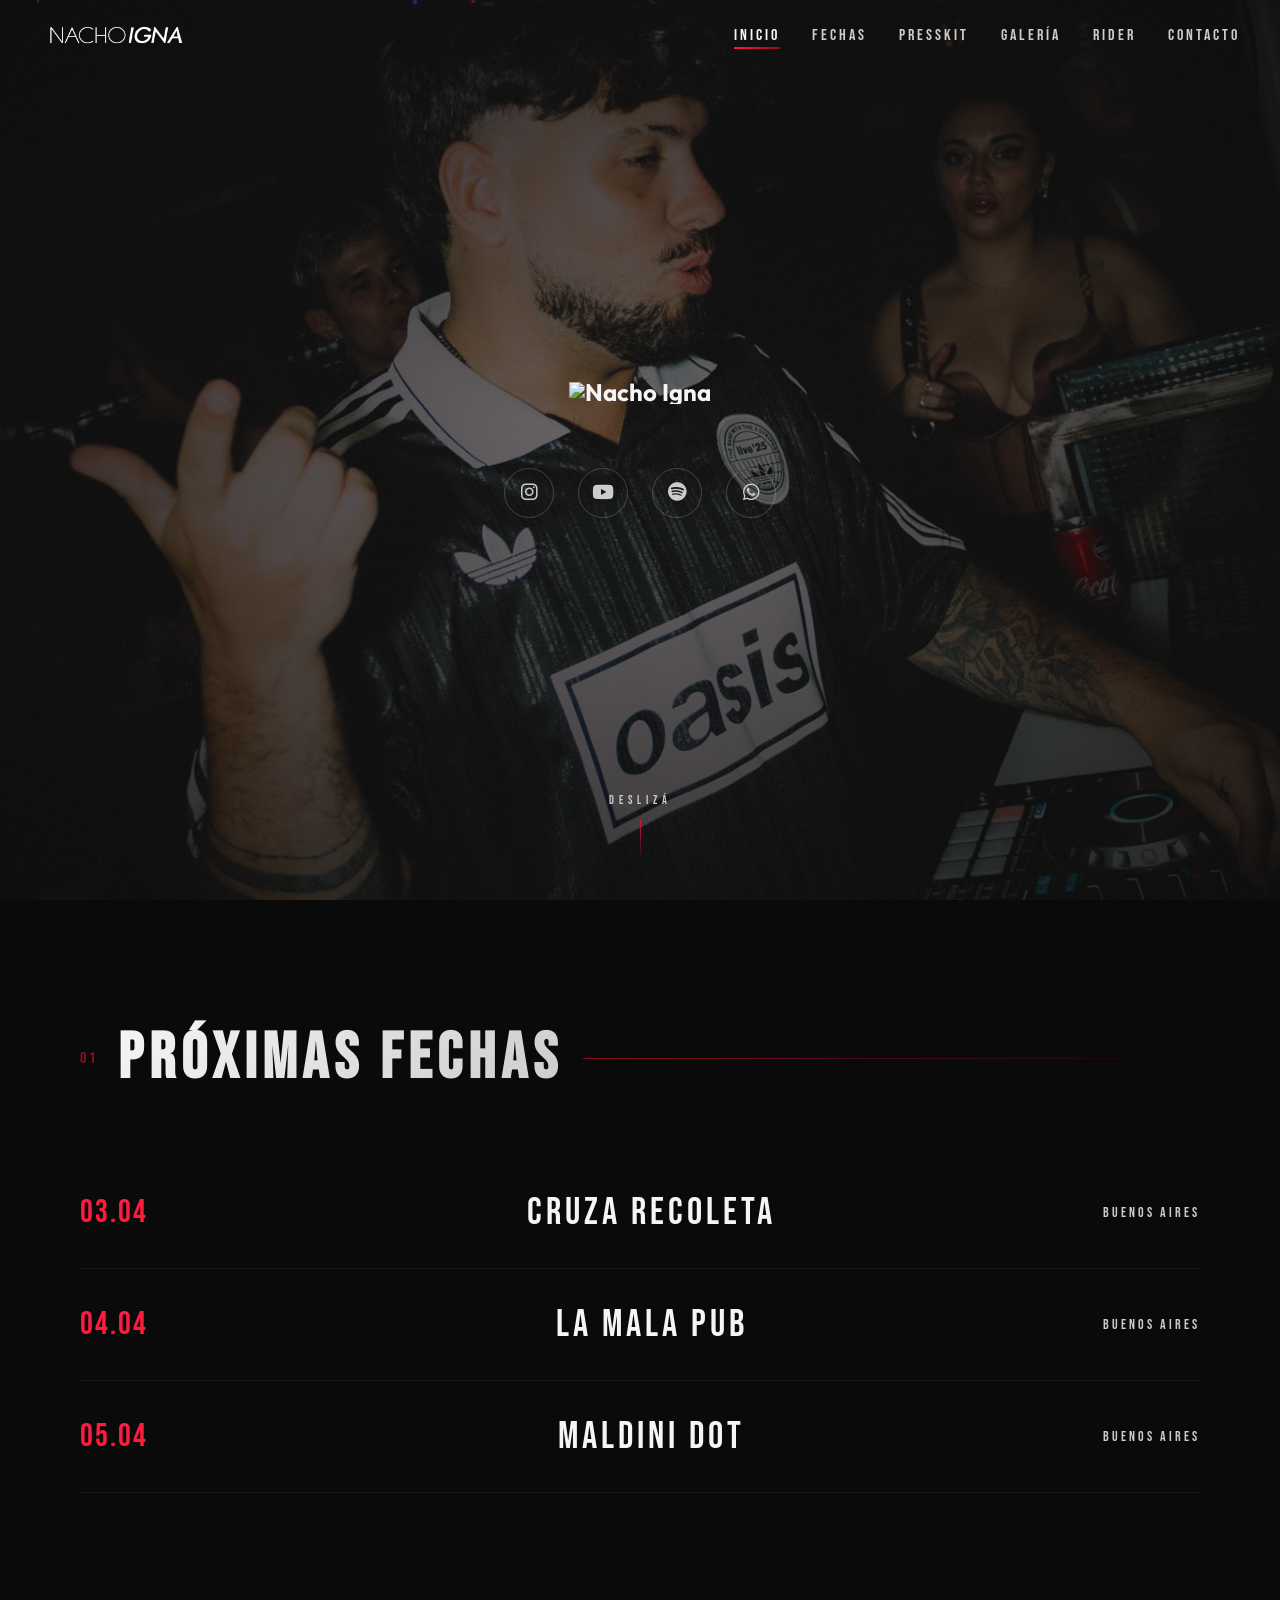
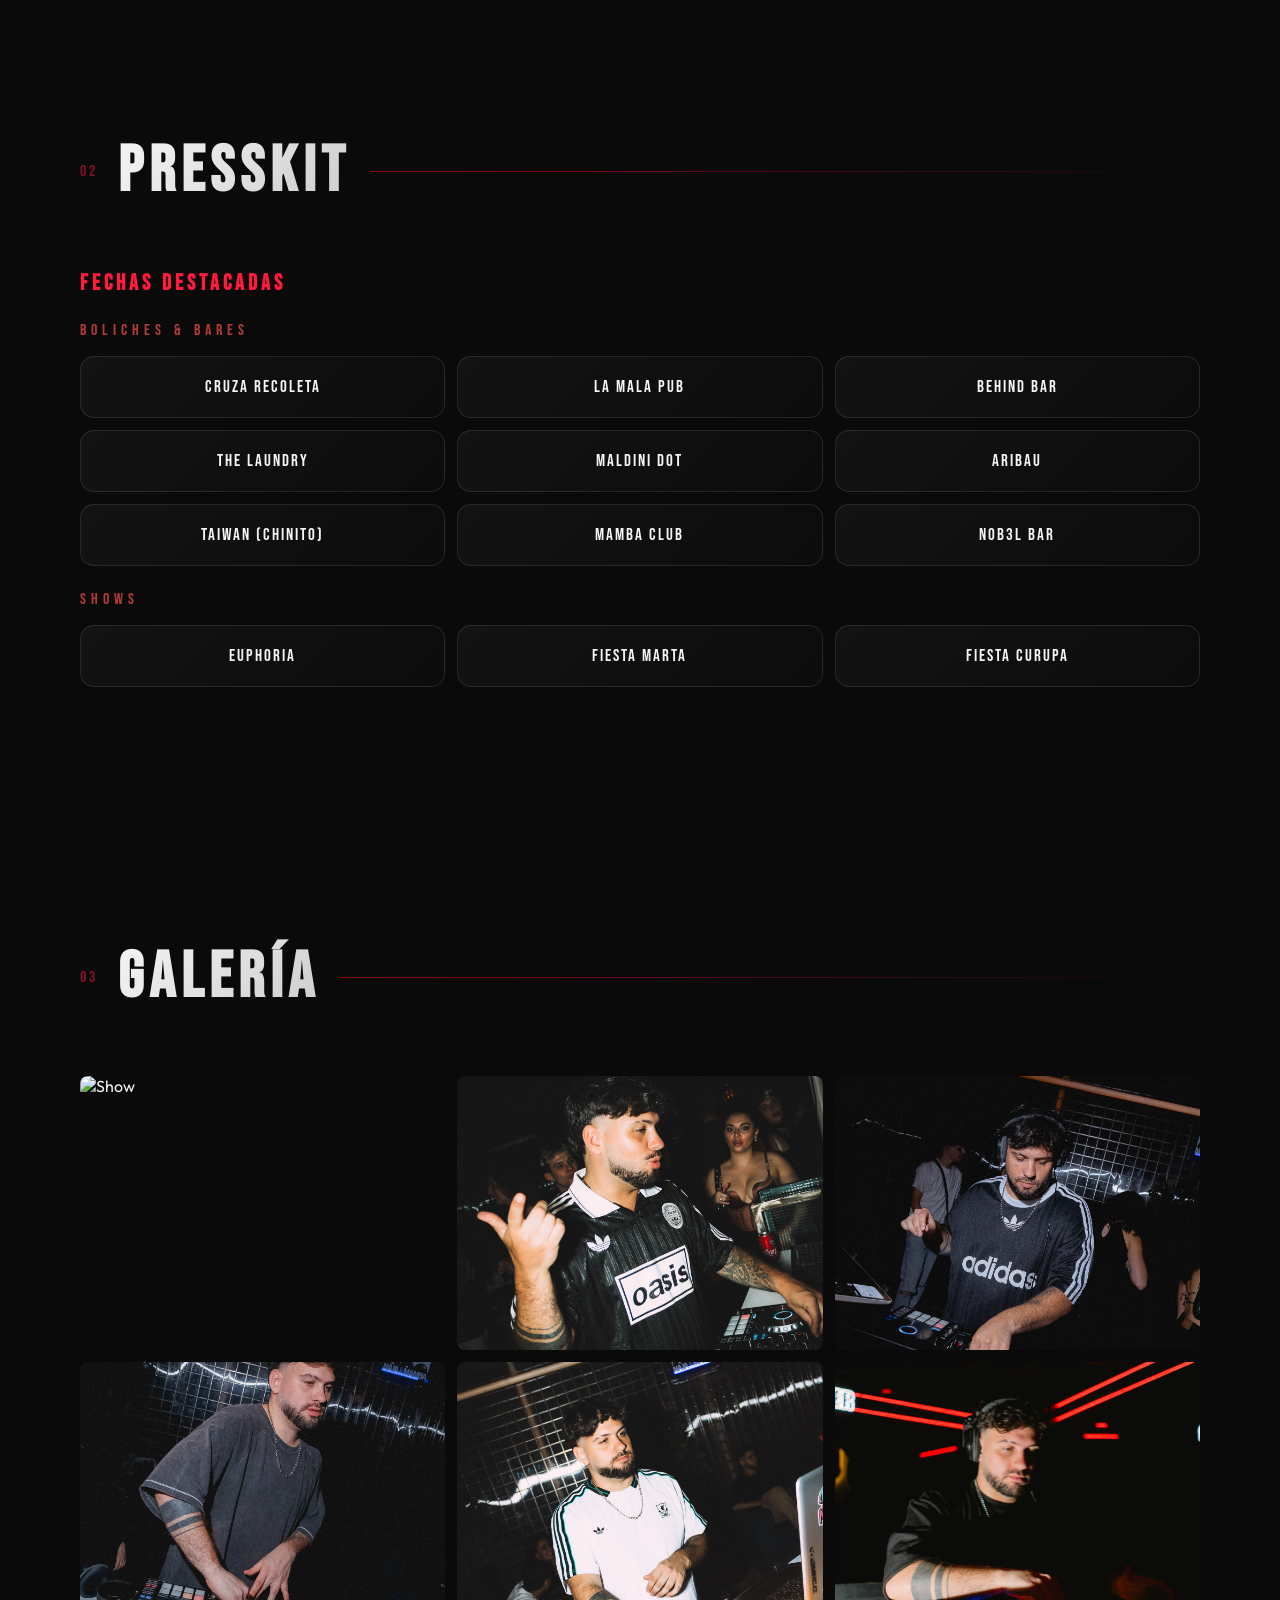
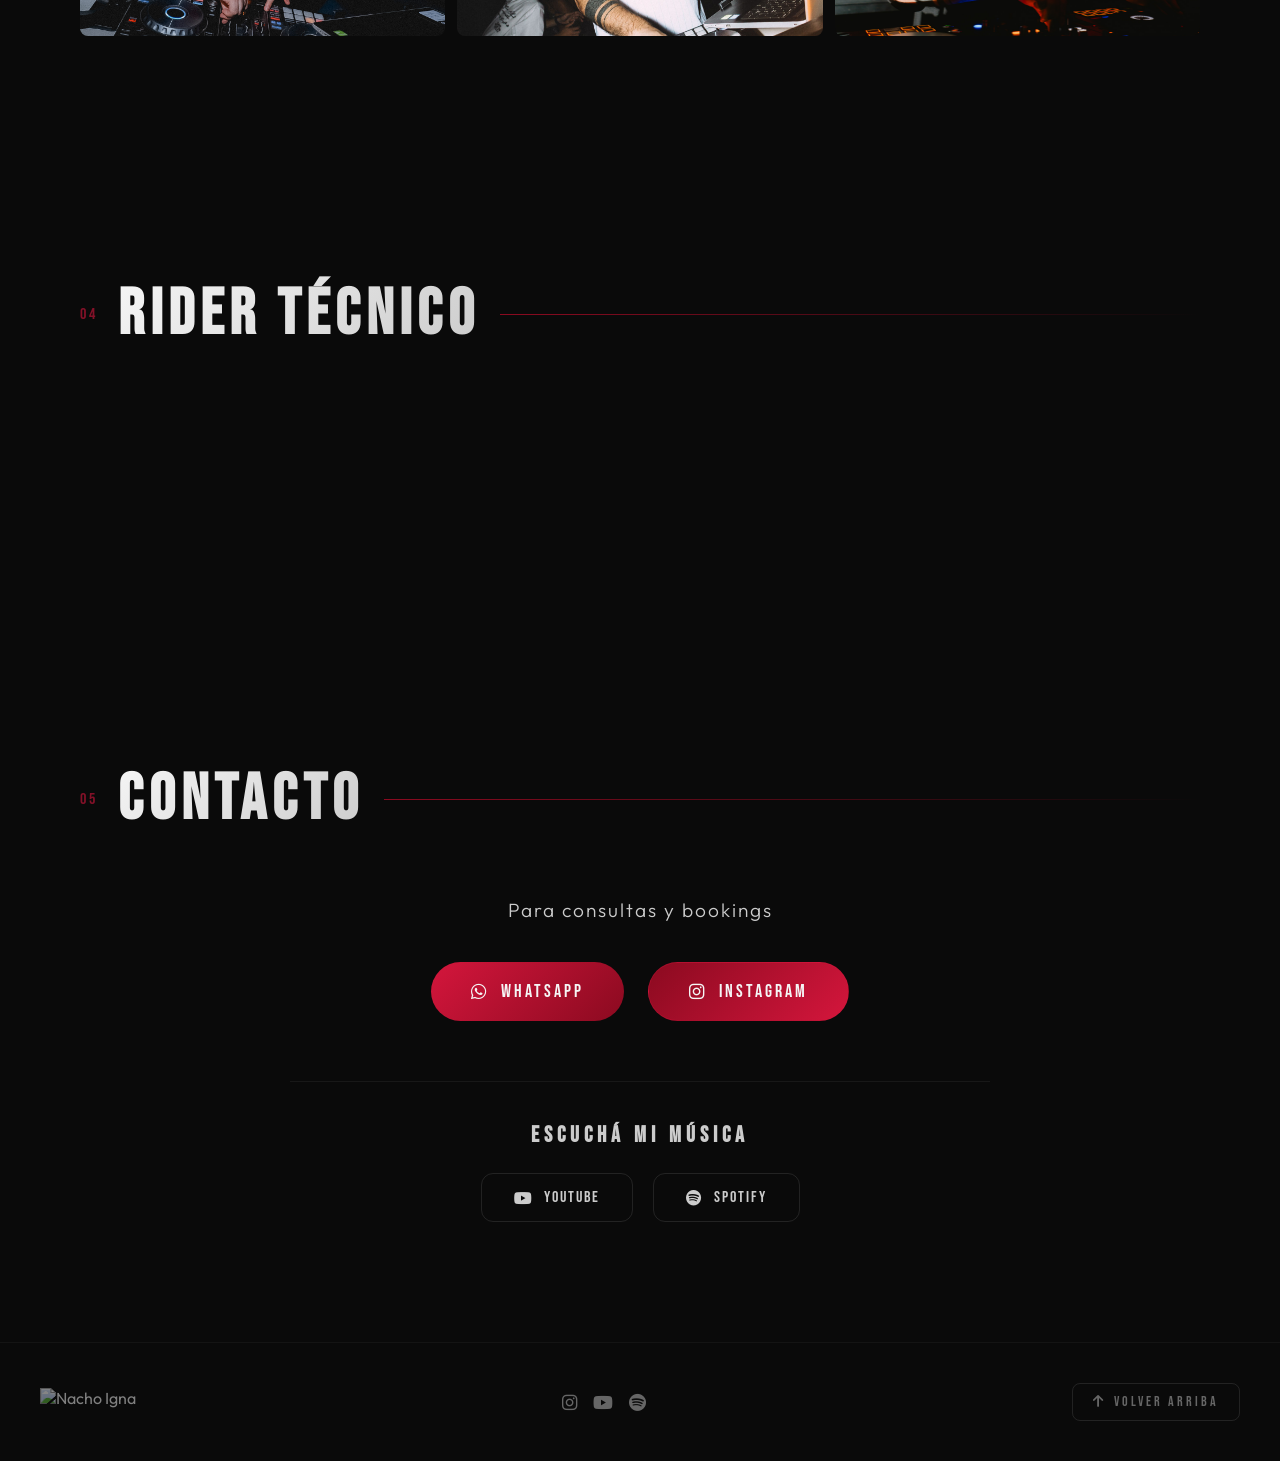
==== index.html @ 57a7787e "Fotos - Cambio Formato" ====
<!DOCTYPE html>
<html lang="es">
<head>
    <meta charset="UTF-8">
    <meta name="viewport" content="width=device-width, initial-scale=1.0">
    <meta name="description" content="Nacho Igna - DJ & Productor. Próximas fechas, presskit y contacto.">
    <meta name="theme-color" content="#0a0a0a">
    <title>NACHO IGNA DJ</title>
    <link rel="stylesheet" href="css/desktop.css">
    <link rel="stylesheet" href="css/mobile.css">
    <link rel="preconnect" href="https://fonts.googleapis.com">
    <link rel="preconnect" href="https://fonts.gstatic.com" crossorigin>
    <link href="https://fonts.googleapis.com/css2?family=Bebas+Neue&family=Outfit:wght@300;400;500;600;700&family=Playfair+Display:ital,wght@0,700;1,700&display=swap" rel="stylesheet">
    <link rel="stylesheet" href="https://cdnjs.cloudflare.com/ajax/libs/font-awesome/6.5.1/css/all.min.css">
</head>
<body>

    <!-- ===================== NAVIGATION ===================== -->
    <nav class="main-nav" id="mainNav">
        <div class="nav-logo">
            <a href="#inicio">
                <img src="assets/logo-nachoigna.PNG" alt="Nacho Igna" class="nav-logo-img">
            </a>
        </div>
        <div class="nav-links" id="navLinks">
            <a href="#inicio" class="nav-link active" data-section="inicio">INICIO</a>
            <a href="#fechas" class="nav-link" data-section="fechas">FECHAS</a>
            <a href="#presskit" class="nav-link" data-section="presskit">PRESSKIT</a>
            <a href="#galeria" class="nav-link" data-section="galeria">GALERÍA</a>
            <a href="#rider" class="nav-link" data-section="rider">RIDER</a>
            <a href="#contacto" class="nav-link" data-section="contacto">CONTACTO</a>
        </div>
        <button class="nav-hamburger" id="hamburger" aria-label="Menú">
            <span></span>
            <span></span>
            <span></span>
        </button>
    </nav>

    <!-- Mobile menu overlay -->
    <div class="mobile-menu-overlay" id="mobileMenu">
        <div class="mobile-menu-content">
            <a href="#inicio" class="mobile-link" data-section="inicio">INICIO</a>
            <a href="#fechas" class="mobile-link" data-section="fechas">FECHAS</a>
            <a href="#presskit" class="mobile-link" data-section="presskit">PRESSKIT</a>
            <a href="#galeria" class="mobile-link" data-section="galeria">GALERÍA</a>
            <a href="#rider" class="mobile-link" data-section="rider">RIDER</a>
            <a href="#contacto" class="mobile-link" data-section="contacto">CONTACTO</a>
            <div class="mobile-social">
                <a href="#" class="social-icon" id="mobileInstagram" aria-label="Instagram"><i class="fab fa-instagram"></i></a>
                <a href="#" class="social-icon" id="mobileYoutube" aria-label="YouTube"><i class="fab fa-youtube"></i></a>
                <a href="#" class="social-icon" id="mobileSpotify" aria-label="Spotify"><i class="fab fa-spotify"></i></a>
                <a href="#" class="social-icon" id="mobileWhatsapp" aria-label="WhatsApp"><i class="fab fa-whatsapp"></i></a>
            </div>
        </div>
    </div>

    <!-- ===================== HERO / INICIO ===================== -->
    <section class="hero" id="inicio">
        <div class="hero-bg-container" id="heroBgContainer">
            <div class="hero-bg-slide active" style="background: linear-gradient(135deg, #1a0011 0%, #3d0a2e 30%, #0a0a0a 70%, #1a0505 100%);"></div>
            <div class="hero-bg-slide" style="background: linear-gradient(225deg, #0a0a0a 0%, #2d0a0a 30%, #1a0033 70%, #0a0a0a 100%);"></div>
            <div class="hero-bg-slide" style="background: linear-gradient(45deg, #1a0033 0%, #0a0a0a 40%, #3d0a0a 80%, #0a0a0a 100%);"></div>
        </div>
        <div class="hero-overlay"></div>
        <div class="hero-noise"></div>
        
        <!-- Animated particles -->
        <div class="hero-particles" id="heroParticles"></div>
        
        <div class="hero-content">
            <h1 class="hero-title" data-animate="scale-in">
                <img src="assets/logo-nachoigna.png" alt="Nacho Igna" class="hero-logo-img">
            </h1>
            <div class="hero-social" data-animate="fade-up">
                <a href="#" class="hero-social-link" id="heroInstagram" aria-label="Instagram" target="_blank" rel="noopener"><i class="fab fa-instagram"></i></a>
                <a href="#" class="hero-social-link" id="heroYoutube" aria-label="YouTube" target="_blank" rel="noopener"><i class="fab fa-youtube"></i></a>
                <a href="#" class="hero-social-link" id="heroSpotify" aria-label="Spotify" target="_blank" rel="noopener"><i class="fab fa-spotify"></i></a>
                <a href="#" class="hero-social-link" id="heroWhatsapp" aria-label="WhatsApp" target="_blank" rel="noopener"><i class="fab fa-whatsapp"></i></a>
            </div>
        </div>
        
        <div class="hero-scroll-indicator" data-animate="fade-up">
            <span>DESLIZÁ</span>
            <div class="scroll-line"></div>
        </div>
    </section>


    <!-- ===================== FECHAS ===================== -->
    <section class="section fechas" id="fechas">
        <div class="container">
            <div class="section-header" data-animate="fade-right">
                <span class="section-number">01</span>
                <h2 class="section-title">PRÓXIMAS FECHAS</h2>
                <div class="section-line"></div>
            </div>
            <div class="fechas-list" id="fechasList">
                <!-- Dates populated by JS -->
            </div>
            <div class="fechas-empty" id="fechasEmpty" style="display:none;">
                <p>No hay fechas programadas por el momento. ¡Seguime en redes para enterarte primero!</p>
            </div>
        </div>
    </section>

    <!--===================== PRESSKIT ===================== -->
    <section class="section presskit" id="presskit">
        <div class="container">
            <div class="section-header" data-animate="fade-right">
                <span class="section-number">02</span>
                <h2 class="section-title">PRESSKIT</h2>
                <div class="section-line"></div>
            </div>
                <div class="presskit-highlights" data-animate="fade-left">
                    <h3 class="presskit-highlights-title">FECHAS DESTACADAS</h3>
                    <div class="venues-category-title">BOLICHES & BARES</div>
                    <div class="venues-grid">
                        <div class="venue-card"><span>Cruza Recoleta</span></div>                        
                        <div class="venue-card">La Mala Pub</span></div>   
                        <div class="venue-card">Behind Bar</span></div>   
                        <div class="venue-card">The Laundry</span></div>   
                        <div class="venue-card">Maldini Dot</span></div>   
                        <div class="venue-card">Aribau</span></div>   
                        <div class="venue-card">Taiwan (Chinito)</span></div>   
                        <div class="venue-card">Mamba Club</span></div>   
                        <div class="venue-card">Nob3l Bar</span></div>   
                    </div>
                    <div class="venues-category-title" style="margin-top: 24px;">SHOWS</div>
                    <div class="venues-grid">
                        <div class="venue-card venue-card--fiesta">EUPHORIA</div>
                        <div class="venue-card venue-card--fiesta">Fiesta Marta</div>
                        <div class="venue-card venue-card--fiesta">Fiesta Curupa</div>
                    </div>
                </div>
            </div>
        </div>
    </section>

    <!-- ===================== GALERÍA ===================== -->
    <section class="section galeria" id="galeria">
        <div class="container">
            <div class="section-header" data-animate="fade-right">
                <span class="section-number">03</span>
                <h2 class="section-title">GALERÍA</h2>
                <div class="section-line"></div>
            </div>
            <div class="galeria-grid" id="galeriaGrid">
                <!-- Photos populated by JS -->
            </div>
            <div class="galeria-empty" id="galeriaEmpty" style="display:none;">
                <p>Próximamente fotos de mis presentaciones.</p>
            </div>
        </div>
    </section>

    <!-- Lightbox -->
    <div class="lightbox" id="lightbox">
        <button class="lightbox-close" id="lightboxClose" aria-label="Cerrar">&times;</button>
        <button class="lightbox-prev" id="lightboxPrev" aria-label="Anterior"><i class="fas fa-chevron-left"></i></button>
        <button class="lightbox-next" id="lightboxNext" aria-label="Siguiente"><i class="fas fa-chevron-right"></i></button>
        <img class="lightbox-img" id="lightboxImg" src="" alt="Foto galería">
    </div>

    <!-- ===================== RIDER TÉCNICO ===================== -->
    <section class="section rider" id="rider">
        <div class="container">
            <div class="section-header" data-animate="fade-right">
                <span class="section-number">04</span>
                <h2 class="section-title">RIDER TÉCNICO</h2>
                <div class="section-line"></div>
            </div>
            <div class="rider-cta" data-animate="fade-up">
                <p class="rider-cta-text">Hacé click para ver el rider técnico completo</p>
                <button class="rider-cta-btn" id="openRiderBtn">
                    <i class="fas fa-file-alt"></i> VER RIDER
                </button>
            </div>
        </div>
    </section>

    <!-- Rider Modal -->
    <div class="rider-modal" id="riderModal">
        <div class="rider-modal-backdrop" id="riderModalBackdrop"></div>
        <div class="rider-modal-content">
            <button class="rider-modal-close" id="closeRiderBtn"><i class="fas fa-times"></i></button>
            <div class="rider-modal-grid">
                <div class="rider-modal-option">
                    <div class="rider-modal-badge">OPCIÓN A</div>
                    <div class="rider-modal-option-title">Setup Profesional</div>
                    <div class="rider-modal-items">
                        <div class="rider-modal-item">
                            <i class="fas fa-compact-disc"></i>
                            <div>
                                <strong>2× Pioneer CDJ 3000</strong>
                                <span>o similar</span>
                            </div>
                        </div>
                        <div class="rider-modal-item">
                            <i class="fas fa-sliders-h"></i>
                            <div>
                                <strong>Mixer Pioneer DJM A9 / 900NXS</strong>
                                <span>o similar</span>
                            </div>
                        </div>
                    </div>
                    <div class="rider-modal-photos">
                        <div class="rider-modal-photo-wrap">
                            <img src="assets/rider/rider-01.png" alt="Pioneer CDJ 3000" class="rider-modal-img" data-zoom="assets/rider/rider-01.png">
                            <button class="rider-photo-zoom" data-zoom="assets/rider/rider-01.png"><i class="fas fa-expand"></i></button>
                        </div>
                        <div class="rider-modal-photo-wrap">
                            <img src="assets/rider/rider-02.png" alt="Mixer Pioneer DJM" class="rider-modal-img" data-zoom="assets/rider/rider-02.png">
                            <button class="rider-photo-zoom" data-zoom="assets/rider/rider-02.png"><i class="fas fa-expand"></i></button>
                        </div>
                    </div>
                </div>
                <div class="rider-modal-divider">O</div>
                <div class="rider-modal-option">
                    <div class="rider-modal-badge">OPCIÓN B</div>
                    <div class="rider-modal-option-title">Setup Compacto</div>
                    <div class="rider-modal-items">
                        <div class="rider-modal-item">
                            <i class="fas fa-music"></i>
                            <div>
                                <strong>Pioneer XDJ RX3 / RX2</strong>
                            </div>
                        </div>
                    </div>
                    <div class="rider-modal-photos">
                        <div class="rider-modal-photo-wrap rider-modal-photo-wrap--full">
                            <img src="assets/rider/rider-03.png" alt="Pioneer XDJ RX3" class="rider-modal-img" data-zoom="assets/rider/rider-03.png">
                            <button class="rider-photo-zoom" data-zoom="assets/rider/rider-03.png"><i class="fas fa-expand"></i></button>
                        </div>
                    </div>
                </div>
            </div>
        </div>
    </div>

    <!-- Rider zoom overlay -->
    <div class="rider-zoom-overlay" id="riderZoomOverlay">
        <div class="rider-zoom-backdrop" id="riderZoomBackdrop"></div>
        <img src="" alt="Rider zoom" class="rider-zoom-img" id="riderZoomImg">
        <button class="rider-zoom-close" id="riderZoomClose"><i class="fas fa-times"></i></button>
    </div>

    <!-- ===================== CONTACTO ===================== -->
    <section class="section contacto" id="contacto">
        <div class="container">
            <div class="section-header" data-animate="fade-right">
                <span class="section-number">05</span>
                <h2 class="section-title">CONTACTO</h2>
                <div class="section-line"></div>
            </div>
            <div class="contacto-content">
                <p class="contacto-subtitle" data-animate="fade-up">Para consultas y bookings</p>
                <div class="contacto-buttons" data-animate="fade-up">
                    <a href="#" class="contacto-btn contacto-btn-whatsapp" id="contactWhatsapp" target="_blank" rel="noopener">
                        <i class="fab fa-whatsapp"></i>
                        <span>WhatsApp</span>
                    </a>
                    <a href="#" class="contacto-btn contacto-btn-instagram" id="contactInstagram" target="_blank" rel="noopener">
                        <i class="fab fa-instagram"></i>
                        <span>Instagram</span>
                    </a>
                </div>
                <div class="contacto-links" data-animate="fade-up">
                    <h3>ESCUCHÁ MI MÚSICA</h3>
                    <div class="links-row">
                        <a href="#" class="link-btn link-btn-youtube" id="contactYoutube" target="_blank" rel="noopener">
                            <i class="fab fa-youtube"></i>
                            <span>YouTube</span>
                        </a>
                        <a href="#" class="link-btn link-btn-spotify" id="contactSpotify" target="_blank" rel="noopener">
                            <i class="fab fa-spotify"></i>
                            <span>Spotify</span>
                        </a>
                    </div>
                </div>
            </div>
        </div>
    </section>

    <!-- ===================== FOOTER ===================== -->
    <footer class="footer">
        <div class="footer-content">
            <img src="assets/logo-nachoigna.png" alt="Nacho Igna" class="footer-logo-img">
            <div class="footer-social">
                <a href="#" class="footer-social-link" id="footerInstagram" aria-label="Instagram"><i class="fab fa-instagram"></i></a>
                <a href="#" class="footer-social-link" id="footerYoutube" aria-label="YouTube"><i class="fab fa-youtube"></i></a>
                <a href="#" class="footer-social-link" id="footerSpotify" aria-label="Spotify"><i class="fab fa-spotify"></i></a>
            </div>
            <button class="footer-top" id="footerTop" aria-label="Volver arriba">
                <i class="fas fa-arrow-up"></i> Volver Arriba
            </button>
        </div>
    </footer>

    <script src="js/main.js"></script>
</body>
</html>
---- css/desktop.css ----
/* ==========================================
   NACHO IGNA - Desktop Styles
   Palette: Black, Red, Dark Violet
   ========================================== */

/* ---- CSS Variables ---- */
:root {
    --black: #0a0a0a;
    --black-light: #111111;
    --black-card: #151515;
    --black-soft: #1a1a1a;
    --red: #d4163c;
    --red-bright: #ff1a3e;
    --red-dark: #8b0a20;
    --violet: #6b21a8;
    --violet-dark: #2d1b4e;
    --violet-deep: #1a0e2e;
    --violet-bright: #8b5cf6;
    --white: #f5f5f5;
    --white-soft: #cccccc;
    --gray: #666666;
    --gray-dark: #333333;

    --font-display: 'Bebas Neue', sans-serif;
    --font-body: 'Outfit', sans-serif;
    --font-accent: 'Playfair Display', serif;

    --nav-height: 70px;
    --transition-fast: 0.3s cubic-bezier(0.4, 0, 0.2, 1);
    --transition-smooth: 0.6s cubic-bezier(0.22, 1, 0.36, 1);
    --transition-bounce: 0.5s cubic-bezier(0.68, -0.55, 0.265, 1.55);
}

/* ---- Reset & Base ---- */
*, *::before, *::after {
    margin: 0;
    padding: 0;
    box-sizing: border-box;
}

html {
    scroll-behavior: smooth;
    font-size: 16px;
    scrollbar-width: thin;
    scrollbar-color: var(--red) var(--black);
}

::-webkit-scrollbar {
    width: 8px;
}
::-webkit-scrollbar-track {
    background: var(--black);
}
::-webkit-scrollbar-thumb {
    background: var(--red-dark);
    border-radius: 4px;
}
::-webkit-scrollbar-thumb:hover {
    background: var(--red);
}

body {
    font-family: var(--font-body);
    background-color: var(--black);
    background-image:
        radial-gradient(ellipse 800px 600px at 10% 15%, rgba(212,22,60,0.10) 0%, transparent 70%),
        radial-gradient(ellipse 600px 500px at 90% 35%, rgba(139,10,32,0.08) 0%, transparent 70%),
        radial-gradient(ellipse 700px 600px at 20% 60%, rgba(180,15,40,0.07) 0%, transparent 70%),
        radial-gradient(ellipse 500px 400px at 80% 80%, rgba(212,22,60,0.09) 0%, transparent 70%),
        radial-gradient(ellipse 600px 500px at 50% 95%, rgba(139,10,32,0.06) 0%, transparent 70%);
    background-attachment: fixed;
    color: var(--white);
    overflow-x: hidden;
    -webkit-font-smoothing: antialiased;
    -moz-osx-font-smoothing: grayscale;
}

a {
    text-decoration: none;
    color: inherit;
}

ul {
    list-style: none;
}

img {
    max-width: 100%;
    display: block;
}

.container {
    max-width: 1200px;
    margin: 0 auto;
    padding: 0 40px;
    position: relative;
    z-index: 2;
}

/* ---- Navigation ---- */
.main-nav {
    position: fixed;
    top: 0;
    left: 0;
    right: 0;
    height: var(--nav-height);
    display: flex;
    align-items: center;
    justify-content: space-between;
    padding: 0 40px;
    z-index: 1000;
    transition: background var(--transition-fast), box-shadow var(--transition-fast);
}

.main-nav.scrolled {
    background: rgba(10, 10, 10, 0.92);
    backdrop-filter: blur(20px);
    -webkit-backdrop-filter: blur(20px);
    box-shadow: 0 2px 30px rgba(212, 22, 60, 0.1);
}

.nav-logo-text {
    font-family: var(--font-display);
    font-size: 2rem;
    letter-spacing: 2px;
    background: linear-gradient(135deg, var(--red-bright), var(--violet-bright));
    -webkit-background-clip: text;
    -webkit-text-fill-color: transparent;
    background-clip: text;
}

.nav-links {
    display: flex;
    gap: 32px;
}

.nav-link {
    font-family: var(--font-display);
    font-size: 1rem;
    letter-spacing: 3px;
    color: var(--white-soft);
    position: relative;
    transition: color var(--transition-fast);
}

.nav-link::after {
    content: '';
    position: absolute;
    bottom: -4px;
    left: 0;
    width: 0;
    height: 2px;
    background: linear-gradient(90deg, var(--red-bright), var(--red-dark));
    transition: width var(--transition-smooth);
}

.nav-link:hover,
.nav-link.active {
    color: var(--white);
}

.nav-link:hover::after,
.nav-link.active::after {
    width: 100%;
}

.nav-hamburger {
    display: none;
    flex-direction: column;
    gap: 6px;
    background: none;
    border: none;
    cursor: pointer;
    padding: 8px;
    z-index: 1001;
}

.nav-hamburger span {
    width: 28px;
    height: 2px;
    background: var(--white);
    transition: var(--transition-fast);
    transform-origin: center;
}

.nav-hamburger.active span:nth-child(1) {
    transform: rotate(45deg) translate(5px, 5px);
}
.nav-hamburger.active span:nth-child(2) {
    opacity: 0;
}
.nav-hamburger.active span:nth-child(3) {
    transform: rotate(-45deg) translate(6px, -6px);
}

/* Mobile menu overlay */
.mobile-menu-overlay {
    display: none;
}

/* ---- HERO ---- */
.hero {
    position: relative;
    height: 100vh;
    min-height: 700px;
    display: flex;
    align-items: center;
    justify-content: center;
    overflow: hidden;
}

.hero-bg-container {
    position: absolute;
    inset: 0;
    z-index: 0;
}

.hero-bg-slide {
    position: absolute;
    inset: 0;
    background-size: cover;
    background-position: center;
    opacity: 0;
    transition: opacity 1.5s ease-in-out;
}

.hero-bg-slide.active {
    opacity: 1;
}

.hero-overlay {
    position: absolute;
    inset: 0;
    background: radial-gradient(ellipse at center, rgba(10,10,10,0.6) 0%, rgba(10,10,10,0.90) 100%);    
    z-index: 1;
}

.hero-noise {
    position: absolute;
    inset: 0;
    z-index: 1;
    opacity: 0.04;
    background-image: url("data:image/svg+xml,%3Csvg viewBox='0 0 256 256' xmlns='http://www.w3.org/2000/svg'%3E%3Cfilter id='n'%3E%3CfeTurbulence type='fractalNoise' baseFrequency='0.9' numOctaves='4' stitchTiles='stitch'/%3E%3C/filter%3E%3Crect width='100%25' height='100%25' filter='url(%23n)'/%3E%3C/svg%3E");
    background-repeat: repeat;
    background-size: 200px 200px;
    pointer-events: none;
}

.hero-particles {
    position: absolute;
    inset: 0;
    z-index: 1;
    pointer-events: none;
    overflow: hidden;
}

.particle {
    position: absolute;
    border-radius: 50%;
    pointer-events: none;
    animation: float-particle linear infinite;
}

@keyframes float-particle {
    0% {
        transform: translateY(100vh) scale(0);
        opacity: 0;
    }
    10% {
        opacity: 1;
    }
    90% {
        opacity: 1;
    }
    100% {
        transform: translateY(-10vh) scale(1);
        opacity: 0;
    }
}

.hero-content {
    position: relative;
    z-index: 5;
    text-align: center;
    padding: 0 20px;
    display: flex;
    flex-direction: column;
    align-items: center;
}

.hero-subtitle-top {
    font-family: var(--font-body);
    font-weight: 300;
    font-size: 1.1rem;
    letter-spacing: 10px;
    color: var(--white-soft);
    margin-bottom: 16px;
    opacity: 0;
    transform: translateY(-30px);
    animation: fadeDown 1s 0.3s forwards;
}

.hero-title {
    display: flex;
    flex-direction: column;
    align-items: center;
    line-height: 0.9;
    margin-bottom: 24px;
}

.hero-title-line {
    font-family: var(--font-display);
    font-size: clamp(5rem, 15vw, 14rem);
    letter-spacing: 8px;
    color: var(--white);
    opacity: 0;
    transform: scale(0.8);
    animation: scaleIn 1s 0.5s forwards;
    text-shadow: 0 0 60px rgba(212, 22, 60, 0.3);
}

.hero-title-accent {
    background: linear-gradient(135deg, var(--red-bright) 0%, var(--violet-bright) 100%);
    -webkit-background-clip: text;
    -webkit-text-fill-color: transparent;
    background-clip: text;
    animation-delay: 0.7s;
    filter: drop-shadow(0 0 40px rgba(212, 22, 60, 0.4));
}

.hero-description {
    font-family: var(--font-body);
    font-weight: 300;
    font-size: 1.2rem;
    letter-spacing: 4px;
    color: var(--white-soft);
    margin-bottom: 40px;
    opacity: 0;
    transform: translateY(20px);
    animation: fadeUp 1s 0.9s forwards;
}

.hero-social {
    display: flex;
    justify-content: center;
    gap: 24px;
    opacity: 0;
    transform: translateY(20px);
    animation: fadeUp 1s 1.2s forwards;
}

.hero-social-link {
    width: 50px;
    height: 50px;
    border-radius: 50%;
    border: 1.5px solid rgba(255,255,255,0.2);
    display: flex;
    align-items: center;
    justify-content: center;
    font-size: 1.2rem;
    color: var(--white-soft);
    transition: all var(--transition-fast);
    position: relative;
    overflow: hidden;
}

.hero-social-link::before {
    content: '';
    position: absolute;
    inset: 0;
    border-radius: 50%;
    background: linear-gradient(135deg, var(--red), var(--red-dark));
    opacity: 0;
    transition: opacity var(--transition-fast);
}

.hero-social-link:hover {
    border-color: transparent;
    color: var(--white);
    transform: translateY(-4px);
    box-shadow: 0 8px 24px rgba(212, 22, 60, 0.3);
}

.hero-social-link:hover::before {
    opacity: 1;
}

.hero-social-link i {
    position: relative;
    z-index: 1;
}

.hero-scroll-indicator {
    position: absolute;
    bottom: 40px;
    left: 0;
    right: 0;
    margin: 0 auto;
    width: fit-content;
    z-index: 5;
    display: flex;
    flex-direction: column;
    align-items: center;
    gap: 12px;
    opacity: 0;
    animation: fadeUp 1s 1.5s forwards;
}

.hero-scroll-indicator span {
    font-family: var(--font-display);
    font-size: 0.75rem;
    letter-spacing: 5px;
    color: var(--white-soft);
}

.scroll-line {
    width: 1px;
    height: 40px;
    background: linear-gradient(to bottom, var(--red), transparent);
    animation: scrollPulse 2s ease-in-out infinite;
}

@keyframes scrollPulse {
    0%, 100% { opacity: 0.3; transform: scaleY(0.6); }
    50% { opacity: 1; transform: scaleY(1); }
}

/* ---- Keyframe Animations ---- */
@keyframes fadeDown {
    to { opacity: 1; transform: translateY(0); }
}
@keyframes fadeUp {
    to { opacity: 1; transform: translateY(0); }
}
@keyframes scaleIn {
    to { opacity: 1; transform: scale(1); }
}

/* ---- Section Base ---- */
.section {
    position: relative;
    padding: 120px 0;
    overflow: hidden;
}

.section-glow {
    position: absolute;
    width: 600px;
    height: 600px;
    border-radius: 50%;
    filter: blur(180px);
    opacity: 0.18;
    pointer-events: none;
    z-index: 0;
}

.section-glow-red {
    background: var(--red);
    top: -200px;
    right: -200px;
}

.section-glow-violet {
    background: var(--violet);
    top: -200px;
    left: -200px;
}

.section-header {
    display: flex;
    align-items: center;
    gap: 20px;
    margin-bottom: 60px;
}   

.section-number {
    font-family: var(--font-display);
    font-size: 1rem;
    letter-spacing: 3px;
    color: var(--red);
    opacity: 0.6;
}

.section-title {
    font-family: var(--font-display);
    font-size: clamp(2.5rem, 5vw, 4rem);
    letter-spacing: 6px;
    background: linear-gradient(135deg, var(--white) 0%, var(--white-soft) 100%);
    -webkit-background-clip: text;
    -webkit-text-fill-color: transparent;
    background-clip: text;
}

.section-line {
    flex: 1;
    height: 1px;
    background: linear-gradient(90deg, var(--red-dark), transparent);
}

/* ---- Scroll Animations ---- */
[data-animate] {
    opacity: 0;
    transform: translateY(40px);
    transition: opacity 0.8s ease, transform 0.8s ease;
}

[data-animate="fade-right"] {
    transform: translateX(-40px);
}

[data-animate="fade-left"] {
    transform: translateX(40px);
}

[data-animate="fade-up"] {
    transform: translateY(40px);
}

[data-animate].visible {
    opacity: 1;
    transform: translate(0, 0);
}

/* ---- PRESSKIT ---- */
.presskit-content {
    display: grid;
    grid-template-columns: 1fr 1fr;
    gap: 60px;
    align-items: start;
}

.presskit-text p {
    font-size: 1.1rem;
    line-height: 1.8;
    color: var(--white-soft);
    font-weight: 300;
}

.presskit-highlights-title {
    font-family: var(--font-display);
    font-size: 1.4rem;
    letter-spacing: 4px;
    color: var(--red-bright);
    margin-bottom: 24px;
}

.highlights-grid {
    display: flex;
    flex-direction: column;
    gap: 32px;
}

.highlight-category h4 {
    font-family: var(--font-display);
    font-size: 1rem;
    letter-spacing: 3px;
    color: var(--violet-bright);
    margin-bottom: 12px;
}

.highlight-list li {
    padding: 8px 0;
    border-bottom: 1px solid rgba(255,255,255,0.05);
    font-weight: 300;
    color: var(--white-soft);
    font-size: 0.95rem;
    transition: all var(--transition-fast);
    padding-left: 16px;
    position: relative;
}

.highlight-list li::before {
    content: '';
    position: absolute;
    left: 0;
    top: 50%;
    transform: translateY(-50%);
    width: 6px;
    height: 6px;
    border-radius: 50%;
    background: var(--red);
    opacity: 0.5;
    transition: opacity var(--transition-fast);
}

.highlight-list li:hover {
    color: var(--white);
    padding-left: 24px;
}

.highlight-list li:hover::before {
    opacity: 1;
}

/* ---- FECHAS ---- */
.fechas-list {
    display: flex;
    flex-direction: column;
}

.fecha-item {
    display: grid;
    grid-template-columns: 120px 1fr auto;
    align-items: center;
    padding: 32px 0;
    border-bottom: 1px solid rgba(255,255,255,0.06);
    cursor: default;
    transition: all var(--transition-fast);
    position: relative;
}

.fecha-item::before {
    content: '';
    position: absolute;
    left: -40px;
    right: -40px;
    top: 0;
    bottom: 0;
    background: linear-gradient(90deg, rgba(212,22,60,0.07), transparent);
    opacity: 0;
    transition: opacity var(--transition-fast);
}

.fecha-item:hover::before { opacity: 1; }
.fecha-item:hover { padding-left: 12px; }

.fecha-date {
    font-family: var(--font-display);
    font-size: 2rem;
    letter-spacing: 2px;
    color: var(--red-bright);
    position: relative;
    z-index: 1;
}

.fecha-name {
    font-family: var(--font-display);
    font-size: 2.4rem;
    letter-spacing: 4px;
    color: var(--white);
    text-align: center;
    position: relative;
    z-index: 1;
    transition: color var(--transition-fast);
}

.fecha-item:hover .fecha-name { color: var(--red-bright); }

.fecha-location {
    font-family: var(--font-display);
    font-size: 0.9rem;
    letter-spacing: 3px;
    color: var(--white-soft);
    text-align: right;
    position: relative;
    z-index: 1;
}

.fechas-empty {
    text-align: center;
    padding: 60px 0;
}

.fechas-empty p {
    font-size: 1.1rem;
    color: var(--gray);
    font-weight: 300;
}

/* ---- GALERÍA ---- */
.galeria-grid {
    display: grid;
    grid-template-columns: repeat(3, 1fr);
    gap: 12px;
}

.galeria-item {
    position: relative;
    aspect-ratio: 4/3;
    border-radius: 8px;
    overflow: hidden;
    cursor: pointer;
    group: true;
}

.galeria-item img {
    width: 100%;
    height: 100%;
    object-fit: cover;
    transition: transform 0.6s ease;
}

.galeria-item::after {
    content: '';
    position: absolute;
    inset: 0;
    background: linear-gradient(to top, rgba(10,10,10,0.7) 0%, transparent 50%);
    opacity: 0;
    transition: opacity var(--transition-fast);
}

.galeria-item:hover img {
    transform: scale(1.08);
}

.galeria-item:hover::after {
    opacity: 1;
}

.galeria-empty {
    text-align: center;
    padding: 80px 0;
}

.galeria-empty p {
    font-size: 1.1rem;
    color: var(--gray);
    font-weight: 300;
}

/* ---- Lightbox ---- */
.lightbox {
    position: fixed;
    inset: 0;
    background: rgba(0,0,0,0.95);
    z-index: 9999;
    display: none;
    align-items: center;
    justify-content: center;
    opacity: 0;
    transition: opacity var(--transition-fast);
}

.lightbox.active {
    display: flex;
    opacity: 1;
}

.lightbox-img {
    max-width: 90vw;
    max-height: 85vh;
    object-fit: contain;
    border-radius: 4px;
}

.lightbox-close {
    position: absolute;
    top: 24px;
    right: 32px;
    background: none;
    border: none;
    color: var(--white);
    font-size: 2.5rem;
    cursor: pointer;
    z-index: 10;
    transition: color var(--transition-fast);
}

.lightbox-close:hover {
    color: var(--red);
}

.lightbox-prev,
.lightbox-next {
    position: absolute;
    top: 50%;
    transform: translateY(-50%);
    background: rgba(255,255,255,0.05);
    border: 1px solid rgba(255,255,255,0.1);
    color: var(--white);
    width: 50px;
    height: 50px;
    border-radius: 50%;
    display: flex;
    align-items: center;
    justify-content: center;
    cursor: pointer;
    font-size: 1rem;
    transition: all var(--transition-fast);
}

.lightbox-prev { left: 24px; }
.lightbox-next { right: 24px; }

.lightbox-prev:hover,
.lightbox-next:hover {
    background: var(--red);
    border-color: var(--red);
}

/* ---- RIDER TÉCNICO ---- */
.rider-content {
    display: flex;
    align-items: stretch;
    gap: 40px;
    justify-content: center;
}

.rider-option {
    flex: 1;
    max-width: 450px;
}

.rider-option-badge {
    font-family: var(--font-display);
    font-size: 1rem;
    letter-spacing: 4px;
    color: var(--red);
    margin-bottom: 16px;
    text-align: center;
}

.rider-option-card {
    background: var(--black-card);
    border: 1px solid rgba(255,255,255,0.06);
    border-radius: 16px;
    padding: 40px 32px;
    transition: all var(--transition-smooth);
    position: relative;
    overflow: hidden;
}

.rider-option-card::before {
    content: '';
    position: absolute;
    top: 0;
    left: 0;
    right: 0;
    height: 2px;
    background: linear-gradient(90deg, var(--red), var(--violet));
    opacity: 0;
    transition: opacity var(--transition-fast);
}

.rider-option-card:hover {
    border-color: rgba(212, 22, 60, 0.2);
    transform: translateY(-4px);
    box-shadow: 0 16px 48px rgba(0,0,0,0.4);
}

.rider-option-card:hover::before {
    opacity: 1;
}

.rider-item {
    display: flex;
    align-items: center;
    gap: 20px;
    padding: 12px 0;
}

.rider-icon {
    width: 48px;
    height: 48px;
    border-radius: 12px;
    background: rgba(212, 22, 60, 0.1);
    display: flex;
    align-items: center;
    justify-content: center;
    color: var(--red);
    font-size: 1.2rem;
    flex-shrink: 0;
}

.rider-info {
    display: flex;
    flex-direction: column;
    gap: 4px;
}

.rider-qty {
    font-family: var(--font-display);
    font-size: 0.85rem;
    letter-spacing: 2px;
    color: var(--violet-bright);
}

.rider-name {
    font-weight: 500;
    font-size: 1.05rem;
    color: var(--white);
}

.rider-alt {
    font-weight: 300;
    font-size: 0.85rem;
    color: var(--gray);
}

.rider-divider {
    height: 1px;
    background: rgba(255,255,255,0.06);
    margin: 12px 0;
}

.rider-separator {
    display: flex;
    align-items: center;
    justify-content: center;
    padding: 0 16px;
}

.rider-separator span {
    font-family: var(--font-display);
    font-size: 1.4rem;
    letter-spacing: 4px;
    color: var(--gray);
}

/* ---- CONTACTO ---- */
.contacto-content {
    text-align: center;
    max-width: 700px;
    margin: 0 auto;
}

.contacto-subtitle {
    font-size: 1.2rem;
    color: var(--white-soft);
    font-weight: 300;
    letter-spacing: 2px;
    margin-bottom: 40px;
}

.contacto-buttons {
    display: flex;
    justify-content: center;
    gap: 24px;
    margin-bottom: 60px;
}

.contacto-btn {
    display: flex;
    align-items: center;
    gap: 12px;
    padding: 18px 40px;
    border-radius: 60px;
    font-family: var(--font-display);
    font-size: 1.1rem;
    letter-spacing: 3px;
    transition: all var(--transition-fast);
    position: relative;
    overflow: hidden;
}

.contacto-btn::before {
    content: '';
    position: absolute;
    inset: 0;
    border-radius: 60px;
    opacity: 0;
    transition: opacity var(--transition-fast);
}

.contacto-btn-whatsapp {
    background: linear-gradient(135deg, var(--red), var(--red-dark));
    color: var(--white);
}

.contacto-btn-whatsapp:hover {
    transform: translateY(-4px);
    box-shadow: 0 12px 32px rgba(212,22,60,0.4);
}

.contacto-btn-instagram {
    background: linear-gradient(135deg, var(--red-dark), var(--red));
    color: var(--white);
    border: 1px solid rgba(212,22,60,0.3);
}

.contacto-btn-instagram:hover {
    transform: translateY(-4px);
    box-shadow: 0 12px 32px rgba(212,22,60,0.4);
}

.contacto-links {
    padding-top: 40px;
    border-top: 1px solid rgba(255,255,255,0.06);
}

.contacto-links h3 {
    font-family: var(--font-display);
    font-size: 1.4rem;
    letter-spacing: 5px;
    color: var(--white-soft);
    margin-bottom: 24px;
}

.links-row {
    display: flex;
    justify-content: center;
    gap: 20px;
}

.link-btn {
    display: flex;
    align-items: center;
    gap: 10px;
    padding: 14px 32px;
    border-radius: 12px;
    border: 1px solid rgba(255,255,255,0.1);
    font-family: var(--font-display);
    font-size: 1rem;
    letter-spacing: 2px;
    color: var(--white-soft);
    transition: all var(--transition-fast);
}

.link-btn:hover {
    transform: translateY(-3px);
}

.link-btn-youtube:hover {
    border-color: #FF0000;
    color: #FF0000;
    box-shadow: 0 8px 24px rgba(255, 0, 0, 0.15);
}

.link-btn-spotify:hover {
    border-color: var(--red);
    color: var(--red);
    box-shadow: 0 8px 24px rgba(212, 22, 60, 0.2);
}

/* ---- FOOTER ---- */
.footer {
    border-top: 1px solid rgba(255,255,255,0.04);
    padding: 40px;
}

.footer-content {
    max-width: 1200px;
    margin: 0 auto;
    display: flex;
    align-items: center;
    justify-content: space-between;
}

.footer-name {
    font-family: var(--font-display);
    font-size: 1.2rem;
    letter-spacing: 5px;
    color: var(--gray);
}

.footer-social {
    display: flex;
    gap: 16px;
}

.footer-social-link {
    color: var(--gray);
    font-size: 1.1rem;
    transition: color var(--transition-fast);
}

.footer-social-link:hover {
    color: var(--red);
}

.footer-top {
    background: none;
    border: 1px solid rgba(255,255,255,0.1);
    color: var(--gray);
    padding: 10px 20px;
    border-radius: 8px;
    cursor: pointer;
    font-family: var(--font-display);
    font-size: 0.85rem;
    letter-spacing: 3px;
    display: flex;
    align-items: center;
    gap: 8px;
    transition: all var(--transition-fast);
}

.footer-top:hover {
    color: var(--white);
    border-color: var(--red);
}

/* ==========================================
   NACHO IGNA - Logo image overrides
   Agregar al final de desktop.css
   ========================================== */

/* ---- Nav logo imagen ---- */
.nav-logo-img {
    height: 38px;
    width: auto;
    display: block;
    /* Si el logo es oscuro sobre fondo oscuro, activar el filtro de abajo */
    /* filter: brightness(0) invert(1); */
    transition: opacity var(--transition-fast);
}

.nav-logo-img:hover {
    opacity: 0.8;
}

/* ---- Hero logo imagen ---- */
.hero-logo-img {
    max-width: min(1900px, 60vw);
    width: 100%;
    height: auto;
    display: block;
    margin: 0 auto 40px;
    /* drop-shadow combina mejor que box-shadow para PNGs con transparencia */
    filter: none;
    opacity: 0;
    transform: scale(0.85);
    animation: scaleIn 1s 0.5s forwards;
}

/* ---- Footer logo imagen ---- */
.footer-logo-img {
    height: 28px;
    width: auto;
    display: block;
    opacity: 0.5;
    transition: opacity var(--transition-fast);
    /* filter: brightness(0) invert(1); */
}

.footer-logo-img:hover {
    opacity: 0.8;
}

/* ---- Mobile overrides ---- */
@media (max-width: 768px) {
    .nav-logo-img {
        height: 30px;
    }

    .hero-logo-img {
        max-width: min(320px, 80vw);
        margin-bottom: 32px;
    }

    .footer-logo-img {
        height: 22px;
    }
}

/* ---- Venue cards ---- */
.venues-category-title {
    font-family: var(--font-display);
    font-size: 1rem;
    letter-spacing: 5px;
    color: rgba(255,80,80,0.7);
    margin-bottom: 16px;
    text-transform: uppercase;
}

.venues-grid {
    display: grid;
    grid-template-columns: repeat(3, 1fr);
    gap: 12px;
    margin-bottom: 12px;
}

.venue-card {
    position: relative;
    background: linear-gradient(135deg, rgba(255,255,255,0.04) 0%, rgba(255,255,255,0.01) 100%);
    border: 1px solid rgba(255,255,255,0.1);
    border-radius: 14px;
    padding: 20px 14px;
    font-family: var(--font-display);
    font-size: 1.05rem;
    letter-spacing: 2px;
    color: var(--white);
    text-align: center;
    cursor: default;
    transition: all 0.35s cubic-bezier(0.4, 0, 0.2, 1);
    overflow: hidden;
}

.venue-card::before {
    content: '';
    position: absolute;
    inset: 0;
    background: linear-gradient(135deg, rgba(212,22,60,0.15), rgba(107,33,168,0.1));
    opacity: 0;
    transition: opacity 0.35s ease;
    border-radius: 14px;
}

.venue-card::after {
    content: '';
    position: absolute;
    top: 0;
    left: 0;
    right: 0;
    height: 2px;
    background: linear-gradient(90deg, var(--red-bright), var(--red-dark));
    opacity: 0;
    transition: opacity 0.35s ease;
}

.venue-card:hover {
    border-color: rgba(212,22,60,0.4);
    transform: translateY(-4px) scale(1.02);
    box-shadow: 0 12px 32px rgba(212,22,60,0.2), 0 0 0 1px rgba(212,22,60,0.1);
}

.venue-card:hover::before,
.venue-card:hover::after {
    opacity: 1;
}

.venue-card span {
    position: relative;
    z-index: 1;
}

.venue-card--fiesta {
    background: linear-gradient(135deg, rgba(255,255,255,0.04) 0%, rgba(255,255,255,0.01) 100%);
    border-color: rgba(255,255,255,0.1);
    font-size: 1.05rem;
    letter-spacing: 2px;
    padding: 20px 14px;
}

.venue-card--fiesta::before {
    background: linear-gradient(135deg, rgba(212,22,60,0.15), rgba(139,10,32,0.1));
}

.venue-card--fiesta::after {
    background: linear-gradient(90deg, var(--red-bright), var(--red-dark));
}

.venue-card--fiesta:hover {
    border-color: rgba(212,22,60,0.4);
    box-shadow: 0 12px 32px rgba(212,22,60,0.2);
}


/* ---- RIDER MODAL ---- */
.rider-cta {
    text-align: center;
    padding: 0;
    display: flex;
    flex-direction: column;
    align-items: center;
    justify-content: center;
}

.rider-cta-text {
    color: var(--white-soft);
    font-size: 1.1rem;
    margin-bottom: 24px;
    letter-spacing: 1px;
}

.rider-cta-btn {
    display: inline-flex;
    align-items: center;
    gap: 12px;
    padding: 18px 48px;
    background: linear-gradient(135deg, var(--red), var(--red-dark));
    border: none;
    border-radius: 60px;
    color: var(--white);
    font-family: var(--font-display);
    font-size: 1.3rem;
    letter-spacing: 4px;
    cursor: pointer;
    transition: all var(--transition-fast);
}

.rider-cta-btn:hover {
    transform: translateY(-4px);
    box-shadow: 0 16px 40px rgba(212,22,60,0.4);
}

.rider-modal {
    position: fixed;
    inset: 0;
    z-index: 9000;
    display: none;
    align-items: center;
    justify-content: center;
    padding: 20px;
}

.rider-modal.active { display: flex; }

.rider-modal-backdrop {
    position: absolute;
    inset: 0;
    background: rgba(0,0,0,0.92);
    backdrop-filter: blur(8px);
}

.rider-modal-content {
    position: relative;
    z-index: 1;
    background: var(--black-card);
    border: 1px solid rgba(212,22,60,0.2);
    border-radius: 20px;
    padding: 40px;
    max-width: 860px;
    width: 100%;
    max-height: 90vh;
    overflow-y: auto;
}

.rider-modal-close {
    position: absolute;
    top: 16px;
    right: 20px;
    background: none;
    border: none;
    color: var(--white-soft);
    font-size: 1.4rem;
    cursor: pointer;
    transition: color var(--transition-fast);
}

.rider-modal-close:hover { color: var(--red); }

.rider-modal-grid {
    display: flex;
    gap: 24px;
    align-items: stretch;
    margin-bottom: 32px;
}

.rider-modal-option {
    flex: 1;
    background: rgba(255,255,255,0.03);
    border: 1px solid rgba(212,22,60,0.15);
    border-radius: 14px;
    padding: 24px;
}

.rider-modal-badge {
    font-family: var(--font-display);
    font-size: 0.85rem;
    letter-spacing: 4px;
    color: var(--red-bright);
    margin-bottom: 6px;
}

.rider-modal-option-title {
    font-family: var(--font-display);
    font-size: 1.4rem;
    letter-spacing: 2px;
    color: var(--white);
    margin-bottom: 20px;
}

.rider-modal-items {
    display: flex;
    flex-direction: column;
    gap: 16px;
}

.rider-modal-item {
    display: flex;
    align-items: center;
    gap: 14px;
    padding: 12px;
    background: rgba(212,22,60,0.06);
    border-radius: 10px;
    border: 1px solid rgba(212,22,60,0.1);
}

.rider-modal-item i {
    color: var(--red);
    font-size: 1.2rem;
    width: 24px;
    text-align: center;
    flex-shrink: 0;
}

.rider-modal-item strong {
    display: block;
    color: var(--white);
    font-size: 0.95rem;
}

.rider-modal-item span {
    color: var(--gray);
    font-size: 0.8rem;
}

.rider-modal-divider {
    display: flex;
    align-items: center;
    justify-content: center;
    font-family: var(--font-display);
    font-size: 1.8rem;
    letter-spacing: 4px;
    color: var(--gray);
    padding: 0 8px;
}

.rider-modal-photos {
    display: grid;
    grid-template-columns: 1fr 1fr;
    gap: 8px;
    margin-top: 16px;
}

.rider-modal-photo-wrap {
    position: relative;
    border-radius: 10px;
    overflow: hidden;
}

.rider-modal-photo-wrap--full {
    grid-column: 1 / -1;
}

.rider-modal-img {
    width: 100%;
    height: 120px;
    object-fit: cover;
    display: block;
    border-radius: 10px;
    transition: transform 0.3s ease;
}

.rider-modal-photo-wrap--full .rider-modal-img {
    height: 160px;
}

.rider-photo-zoom {
    position: absolute;
    top: 6px;
    right: 6px;
    background: rgba(0,0,0,0.7);
    border: 1px solid rgba(255,255,255,0.2);
    color: var(--white);
    width: 30px;
    height: 30px;
    border-radius: 6px;
    cursor: pointer;
    font-size: 0.75rem;
    display: flex;
    align-items: center;
    justify-content: center;
    transition: all var(--transition-fast);
    opacity: 0;
}

.rider-modal-photo-wrap:hover .rider-photo-zoom {
    opacity: 1;
}

.rider-photo-zoom:hover {
    background: var(--red);
    border-color: var(--red);
}

/* Rider zoom overlay */
.rider-zoom-overlay {
    position: fixed;
    inset: 0;
    z-index: 9999;
    display: none;
    align-items: center;
    justify-content: center;
    padding: 20px;
}

.rider-zoom-overlay.active { display: flex; }

.rider-zoom-backdrop {
    position: absolute;
    inset: 0;
    background: rgba(0,0,0,0.97);
}

.rider-zoom-img {
    position: relative;
    z-index: 1;
    max-width: 95vw;
    max-height: 92vh;
    object-fit: contain;
    border-radius: 8px;
}

.rider-zoom-close {
    position: absolute;
    top: 20px;
    right: 24px;
    z-index: 2;
    background: none;
    border: none;
    color: var(--white);
    font-size: 2rem;
    cursor: pointer;
    transition: color var(--transition-fast);
}

.rider-zoom-close:hover { color: var(--red); }
---- css/mobile.css ----
/* ==========================================
   NACHO IGNA - Mobile / Responsive Styles
   ========================================== */

/* ---- Tablet (max-width: 1024px) ---- */
@media (max-width: 1024px) {
    .container {
        padding: 0 24px;
    }

    .main-nav {
        display: none;
    }

    .presskit-content {
        grid-template-columns: 1fr;
        gap: 40px;
    }

    .rider-content {
        flex-direction: column;
        align-items: center;
    }

    .rider-option {
        max-width: 100%;
        width: 100%;
    }

    .rider-separator {
        transform: rotate(0deg);
    }

    .fecha-item {
        grid-template-columns: 90px 1fr auto;
    }

    .fecha-name {
        font-size: 1.4rem;
    }
}

/* ---- Mobile (max-width: 768px) ---- */
@media (max-width: 768px) {

    .rider-cta {
        min-height: auto;
        padding: 20px 0 40px;
    }


    :root {
        --nav-height: 60px;
    }

    .container {
        padding: 0 20px;
    }

    /* Nav */
    .main-nav {
        padding: 0 20px;
    }

    .nav-links {
        display: none;
    }

    .nav-hamburger {
        display: flex;
    }

    /* Mobile Menu */
    .mobile-menu-overlay {
        display: block;
        position: fixed;
        inset: 0;
        background: rgba(10, 10, 10, 0.98);
        backdrop-filter: blur(30px);
        -webkit-backdrop-filter: blur(30px);
        z-index: 999;
        opacity: 0;
        visibility: hidden;
        transition: all 0.4s ease;
    }

    .mobile-menu-overlay.active {
        opacity: 1;
        visibility: visible;
    }

    .mobile-menu-content {
        display: flex;
        flex-direction: column;
        align-items: center;
        justify-content: center;
        height: 100%;
        gap: 28px;
    }

    .mobile-link {
        font-family: var(--font-display);
        font-size: 2rem;
        letter-spacing: 6px;
        color: var(--white-soft);
        transition: all var(--transition-fast);
        opacity: 0;
        transform: translateY(20px);
    }

    .mobile-menu-overlay.active .mobile-link {
        opacity: 1;
        transform: translateY(0);
    }

    .mobile-menu-overlay.active .mobile-link:nth-child(1) { transition-delay: 0.1s; }
    .mobile-menu-overlay.active .mobile-link:nth-child(2) { transition-delay: 0.15s; }
    .mobile-menu-overlay.active .mobile-link:nth-child(3) { transition-delay: 0.2s; }
    .mobile-menu-overlay.active .mobile-link:nth-child(4) { transition-delay: 0.25s; }
    .mobile-menu-overlay.active .mobile-link:nth-child(5) { transition-delay: 0.3s; }
    .mobile-menu-overlay.active .mobile-link:nth-child(6) { transition-delay: 0.35s; }

    .mobile-link:hover,
    .mobile-link:active {
        color: var(--red);
    }

    .mobile-social {
        display: flex;
        gap: 24px;
        margin-top: 20px;
        opacity: 0;
        transform: translateY(20px);
    }

    .mobile-menu-overlay.active .mobile-social {
        opacity: 1;
        transform: translateY(0);
        transition-delay: 0.4s;
    }

    .mobile-social .social-icon {
        font-size: 1.5rem;
        color: var(--white-soft);
        transition: color var(--transition-fast);
    }

    .mobile-social .social-icon:hover {
        color: var(--red);
    }

    /* Hero */
    .hero {
        min-height: 100svh;
    }

    .hero-subtitle-top {
        font-size: 0.8rem;
        letter-spacing: 6px;
    }

    .hero-title-line {
        font-size: clamp(3.5rem, 18vw, 7rem);
        letter-spacing: 4px;
    }

    .hero-description {
        font-size: 0.95rem;
        letter-spacing: 2px;
    }

    .hero-social {
        gap: 16px;
    }

    .hero-social-link {
        width: 44px;
        height: 44px;
        font-size: 1.1rem;
    }

    .hero-scroll-indicator {
        bottom: 24px;
        left: 0;
        right: 0;
        margin: 0 auto;
        width: fit-content;
        transform: none;
    }

    .section-header {
        margin-bottom: 40px;
        flex-wrap: wrap;
    }

    .section-title {
        font-size: 2rem;
    }

    .section-line {
        display: none;
    }

    
    .section-header::after {
        content: '';
        display: block;
        width: 70%;
        height: 1px;
        margin: 16px auto 0;
        background: linear-gradient(90deg, transparent 0%, rgba(212,22,60,0.5) 25%, rgba(255,26,62,0.85) 50%, rgba(212,22,60,0.5) 75%, transparent 100%);
    }

    /* Fechas */
    .fechas-list {
        display: flex;
        flex-direction: column;
    }

    .fecha-item {
        display: flex;
        flex-direction: column;
        align-items: center;
        text-align: center;
        gap: 4px;
        padding: 20px 0;
    }

    .fecha-date {
        font-size: 1.1rem;
        letter-spacing: 1px;
    }

    .fecha-name {
        font-size: 1.3rem;
        letter-spacing: 2px;
        text-align: center;
    }

    .fecha-location {
        font-size: 0.75rem;
        letter-spacing: 2px;
        text-align: center;
    }

    .fecha-item:hover {
        padding-left: 0;
    }

        /* Sections */
/* Separadores entre secciones */
/* Separadores entre secciones */
    .section {
        overflow: visible;
        padding: 48px 0;
    }

    /* Galería */
    .galeria-grid {
        grid-template-columns: repeat(3, 1fr);
        gap: 6px;
    }

    /* Rider */
    .rider-option-card {
        padding: 28px 20px;
    }

    .rider-item {
        gap: 14px;
    }

    .rider-icon {
        width: 40px;
        height: 40px;
        font-size: 1rem;
    }

    .rider-name {
        font-size: 0.95rem;
    }

    /* Contacto */
    .contacto-buttons {
        flex-direction: column;
        align-items: center;
        gap: 16px;
    }

    .contacto-btn {
        width: 100%;
        max-width: 320px;
        justify-content: center;
        padding: 16px 32px;
    }

    .links-row {
        flex-direction: column;
        align-items: center;
        gap: 12px;
    }

    .link-btn {
        width: 100%;
        max-width: 320px;
        justify-content: center;
    }

    /* Lightbox */
    .lightbox-img {
        max-width: 95vw;
        max-height: 75vh;
    }

    .lightbox-prev,
    .lightbox-next {
        width: 40px;
        height: 40px;
        font-size: 0.85rem;
    }

    .lightbox-prev { left: 12px; }
    .lightbox-next { right: 12px; }

    .lightbox-close {
        top: 16px;
        right: 20px;
        font-size: 2rem;
    }

    /* Footer */
    .footer {
        padding: 24px 20px;
    }

    .footer-content {
        flex-direction: column;
        gap: 20px;
        text-align: center;
    }

    /* Presskit */
    .presskit-highlights-title {
        font-size: 1.2rem;
    }

    .highlight-category h4 {
        font-size: 0.9rem;
    }

    .venues-grid {
    grid-template-columns: repeat(2, 1fr);
    }

    
    /* Rider modal mobile */
    .rider-modal-grid {
        flex-direction: column;
        gap: 16px;
    }

    .rider-modal-divider {
        padding: 8px 0;
    }

    .rider-modal-content {
        max-height: 85vh;
        overflow-y: auto;
        padding: 24px 16px;
    }

    .rider-modal-photos {
        grid-template-columns: 1fr;
    }

    .rider-modal-photo-wrap--full {
        grid-column: 1;
    }

    .rider-modal-img {
        height: 180px;
    }

    .rider-modal-photo-wrap--full .rider-modal-img {
        height: 180px;
    }

    .rider-photo-zoom {
        opacity: 1;
    }
}

/* ---- Small Mobile (max-width: 480px) ---- */
@media (max-width: 480px) {
    .hero-title-line {
        font-size: clamp(3rem, 20vw, 5.5rem);
    }

    .galeria-grid {
        grid-template-columns: 1fr 1fr;
        gap: 6px;
    }

    .galeria-item {
        aspect-ratio: 1;
    }

    .fecha-name {
        font-size: 1.2rem;
        letter-spacing: 2px;
    }

    .contacto-btn {
        font-size: 0.95rem;
        padding: 14px 24px;
    }
}

/* ---- Landscape adjustments ---- */
@media (max-height: 500px) and (orientation: landscape) {
    .hero {
        min-height: 100vh;
    }

    .hero-title-line {
        font-size: 4rem;
    }

    .hero-scroll-indicator {
        display: none;
    }

}
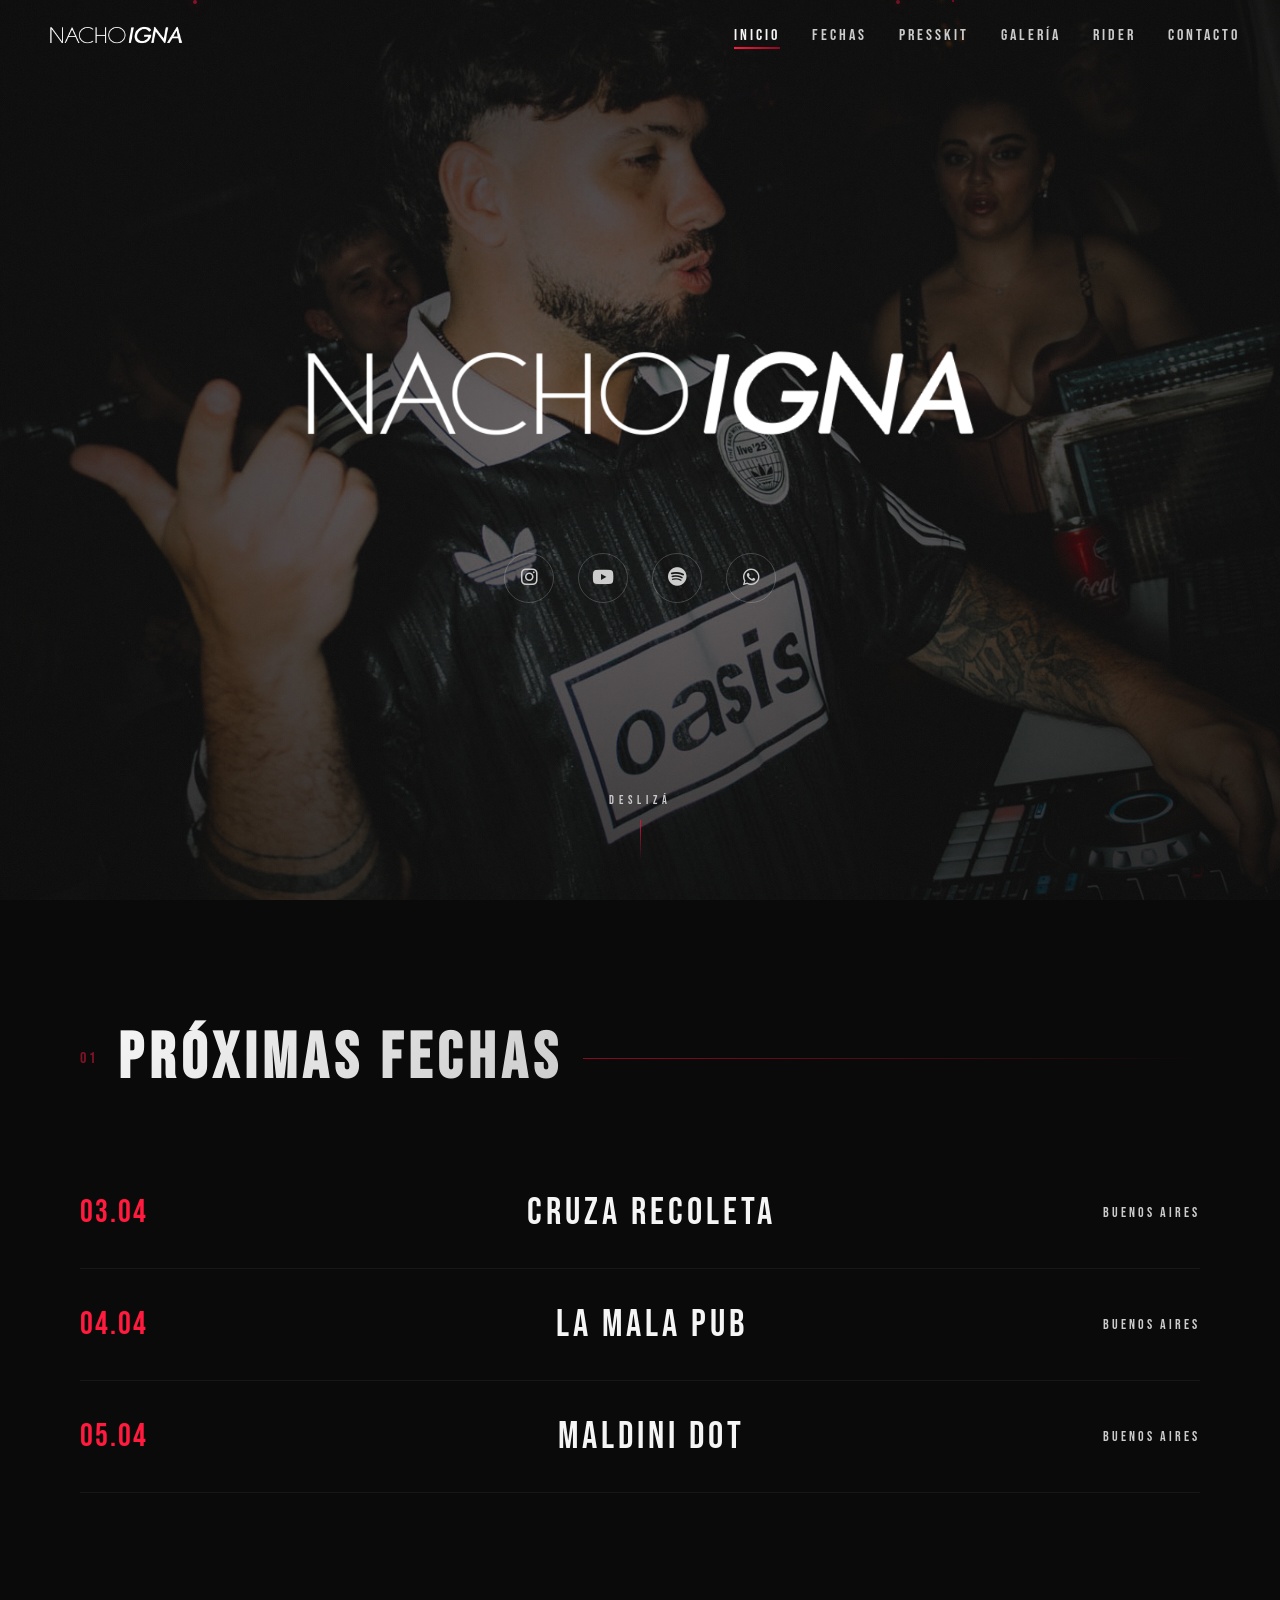
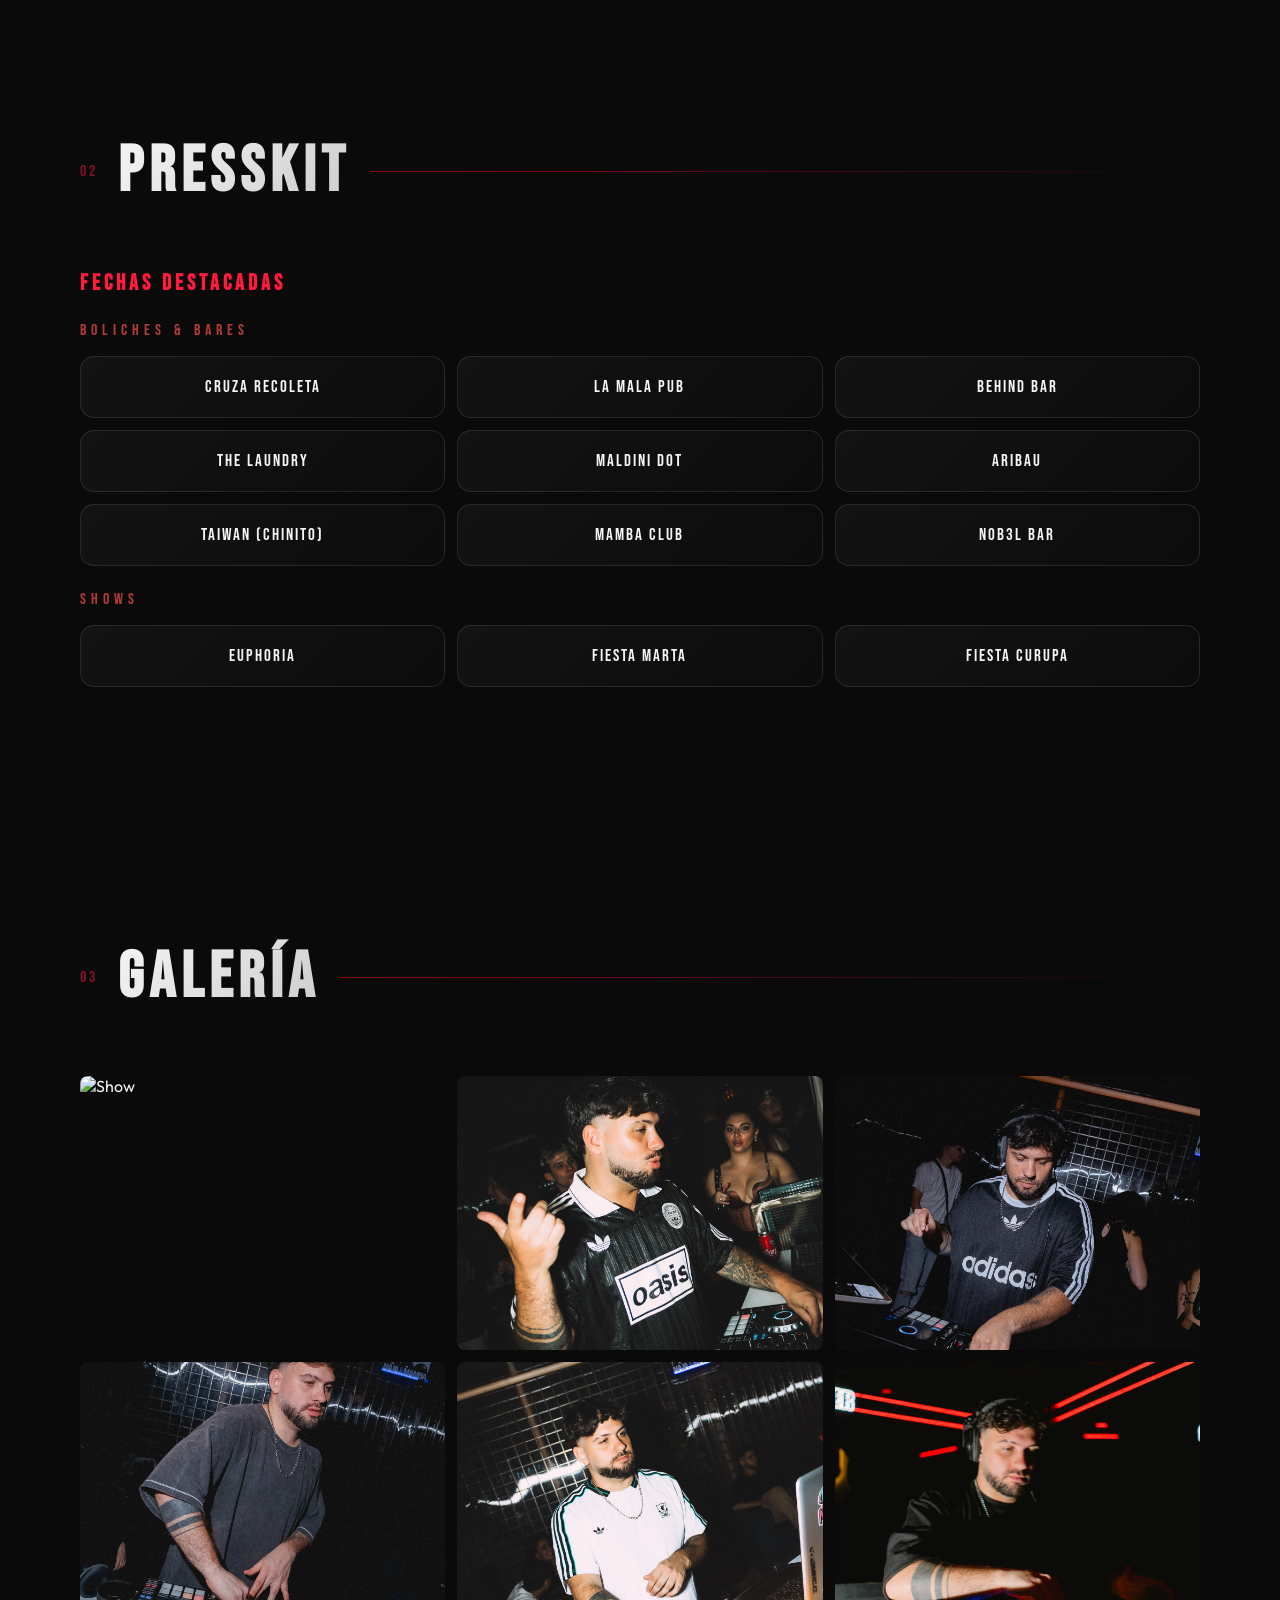
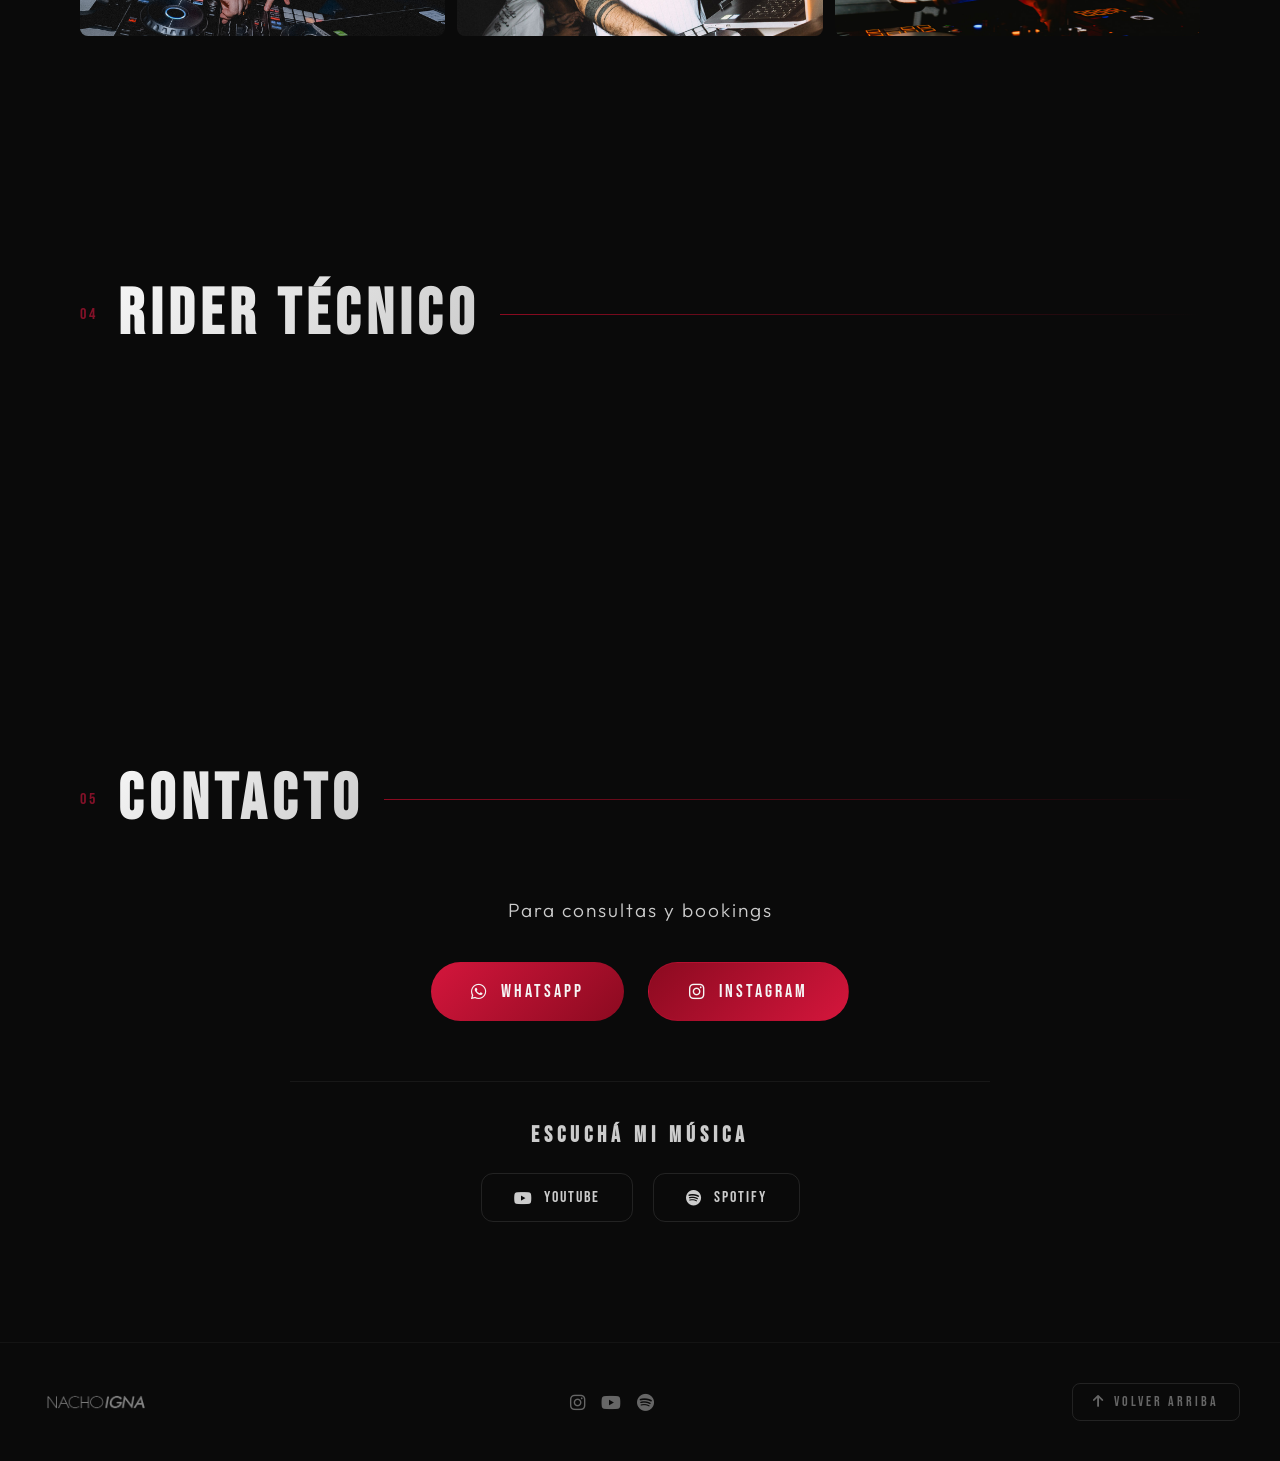
==== commit 1e7946e5: "Fotos - Cambio Formato 2" ====
--- a/index.html
+++ b/index.html
@@ -70,7 +70,7 @@
         
         <div class="hero-content">
             <h1 class="hero-title" data-animate="scale-in">
-                <img src="assets/logo-nachoigna.png" alt="Nacho Igna" class="hero-logo-img">
+                <img src="assets/logo-nachoigna.PNG" alt="Nacho Igna" class="hero-logo-img">
             </h1>
             <div class="hero-social" data-animate="fade-up">
                 <a href="#" class="hero-social-link" id="heroInstagram" aria-label="Instagram" target="_blank" rel="noopener"><i class="fab fa-instagram"></i></a>
@@ -285,7 +285,7 @@
     <!-- ===================== FOOTER ===================== -->
     <footer class="footer">
         <div class="footer-content">
-            <img src="assets/logo-nachoigna.png" alt="Nacho Igna" class="footer-logo-img">
+            <img src="assets/logo-nachoigna.PNG" alt="Nacho Igna" class="footer-logo-img">
             <div class="footer-social">
                 <a href="#" class="footer-social-link" id="footerInstagram" aria-label="Instagram"><i class="fab fa-instagram"></i></a>
                 <a href="#" class="footer-social-link" id="footerYoutube" aria-label="YouTube"><i class="fab fa-youtube"></i></a>
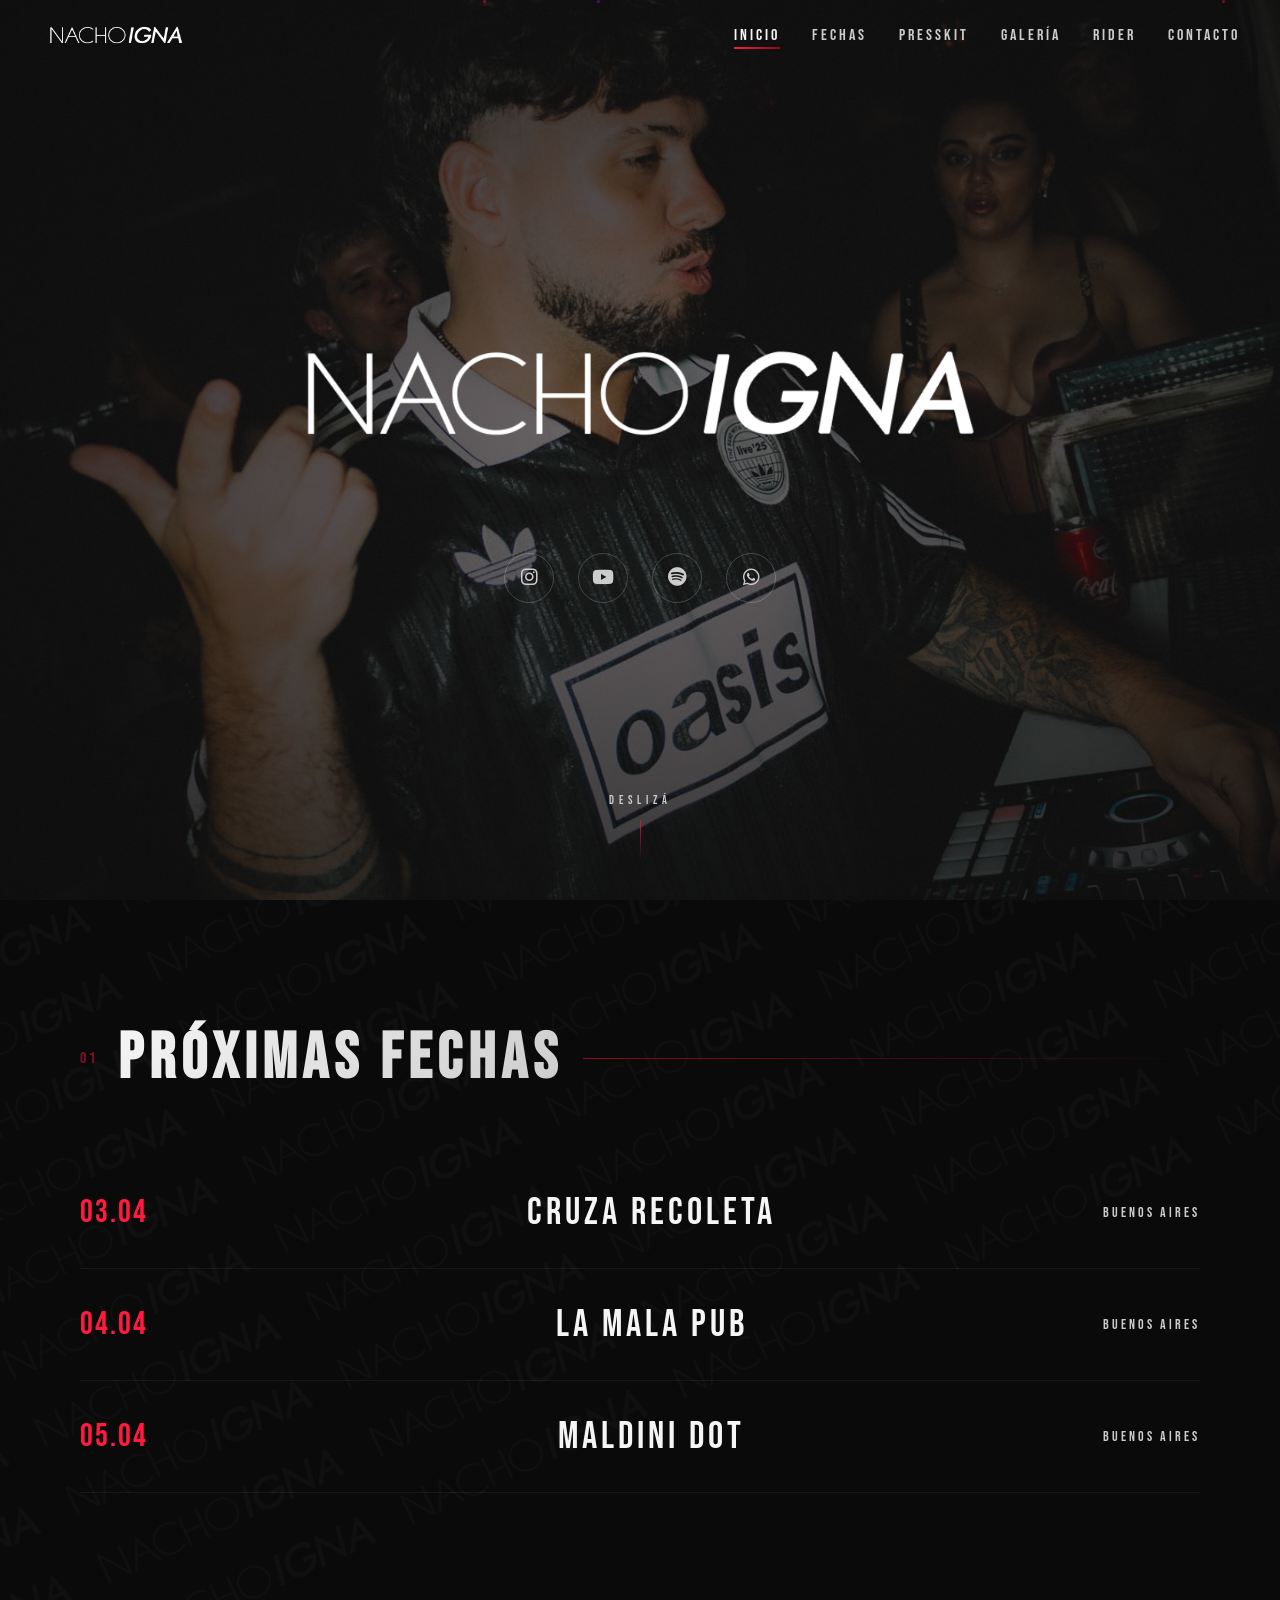
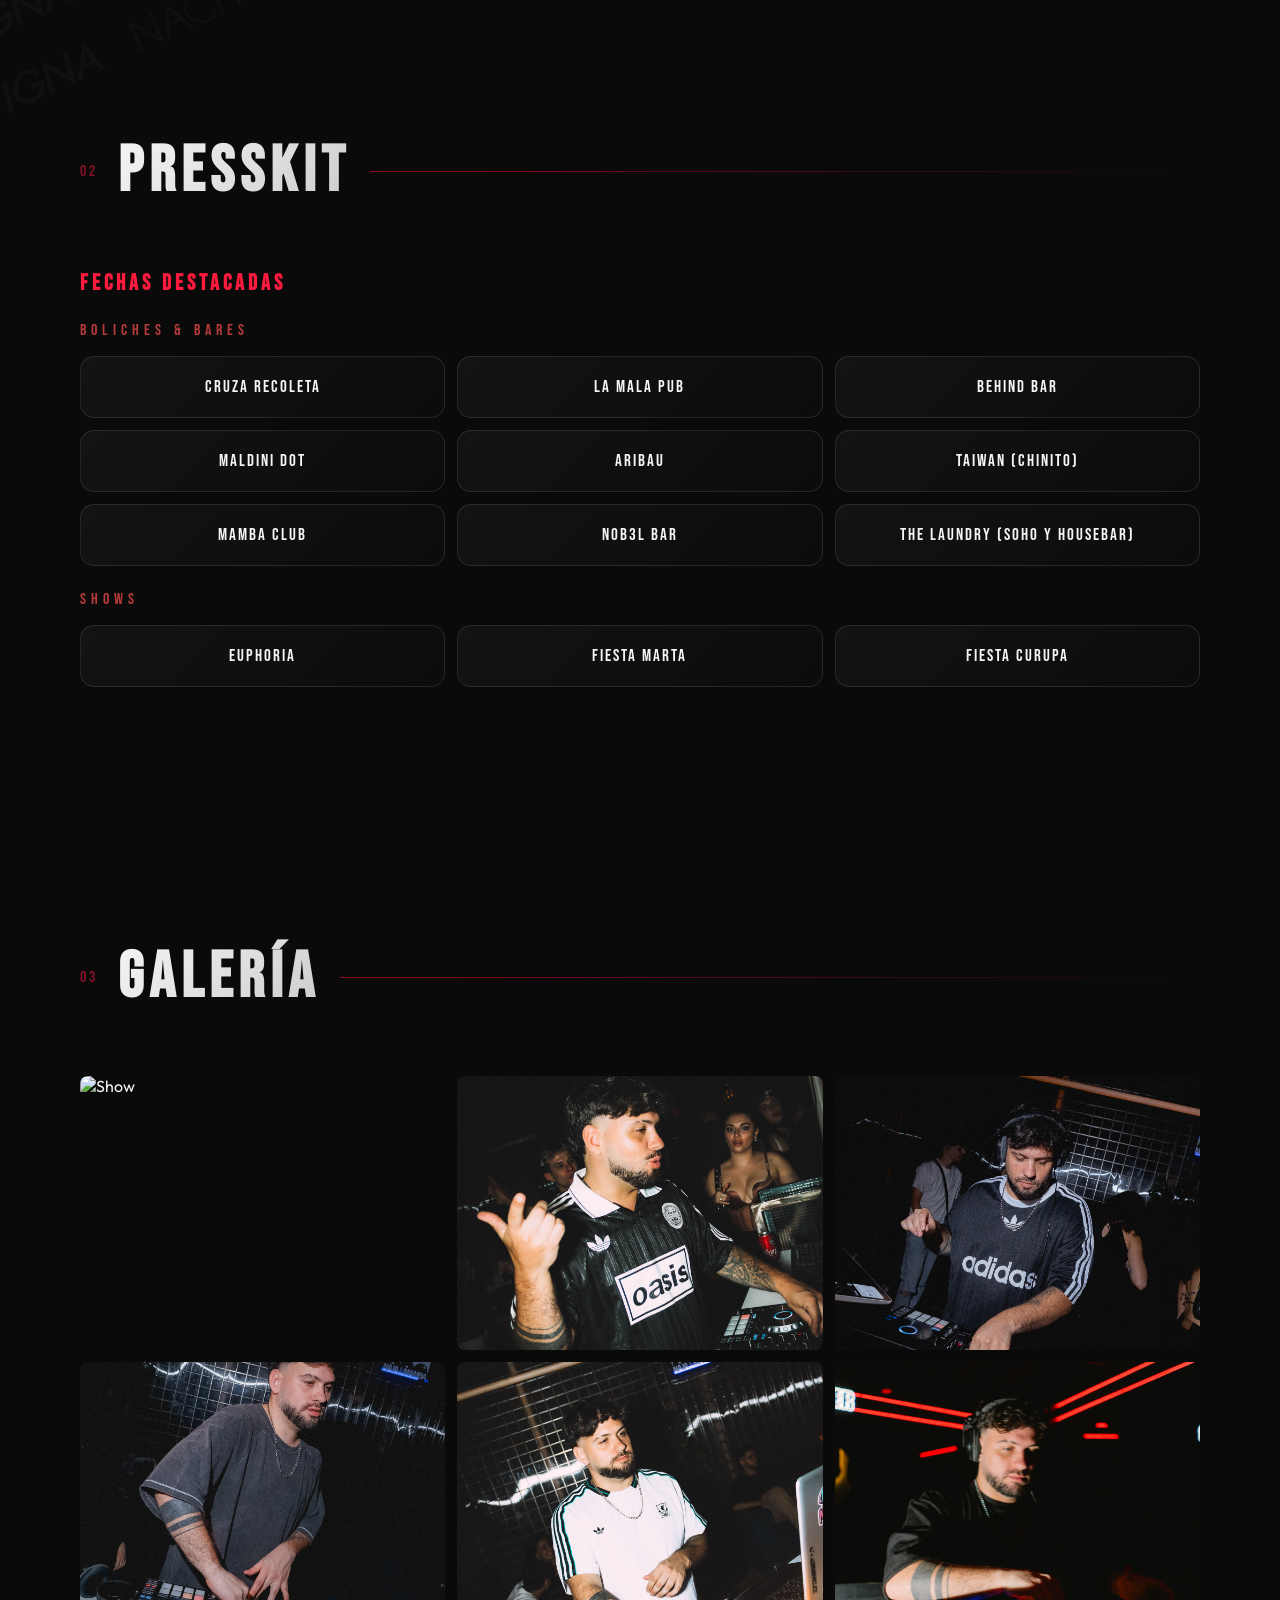
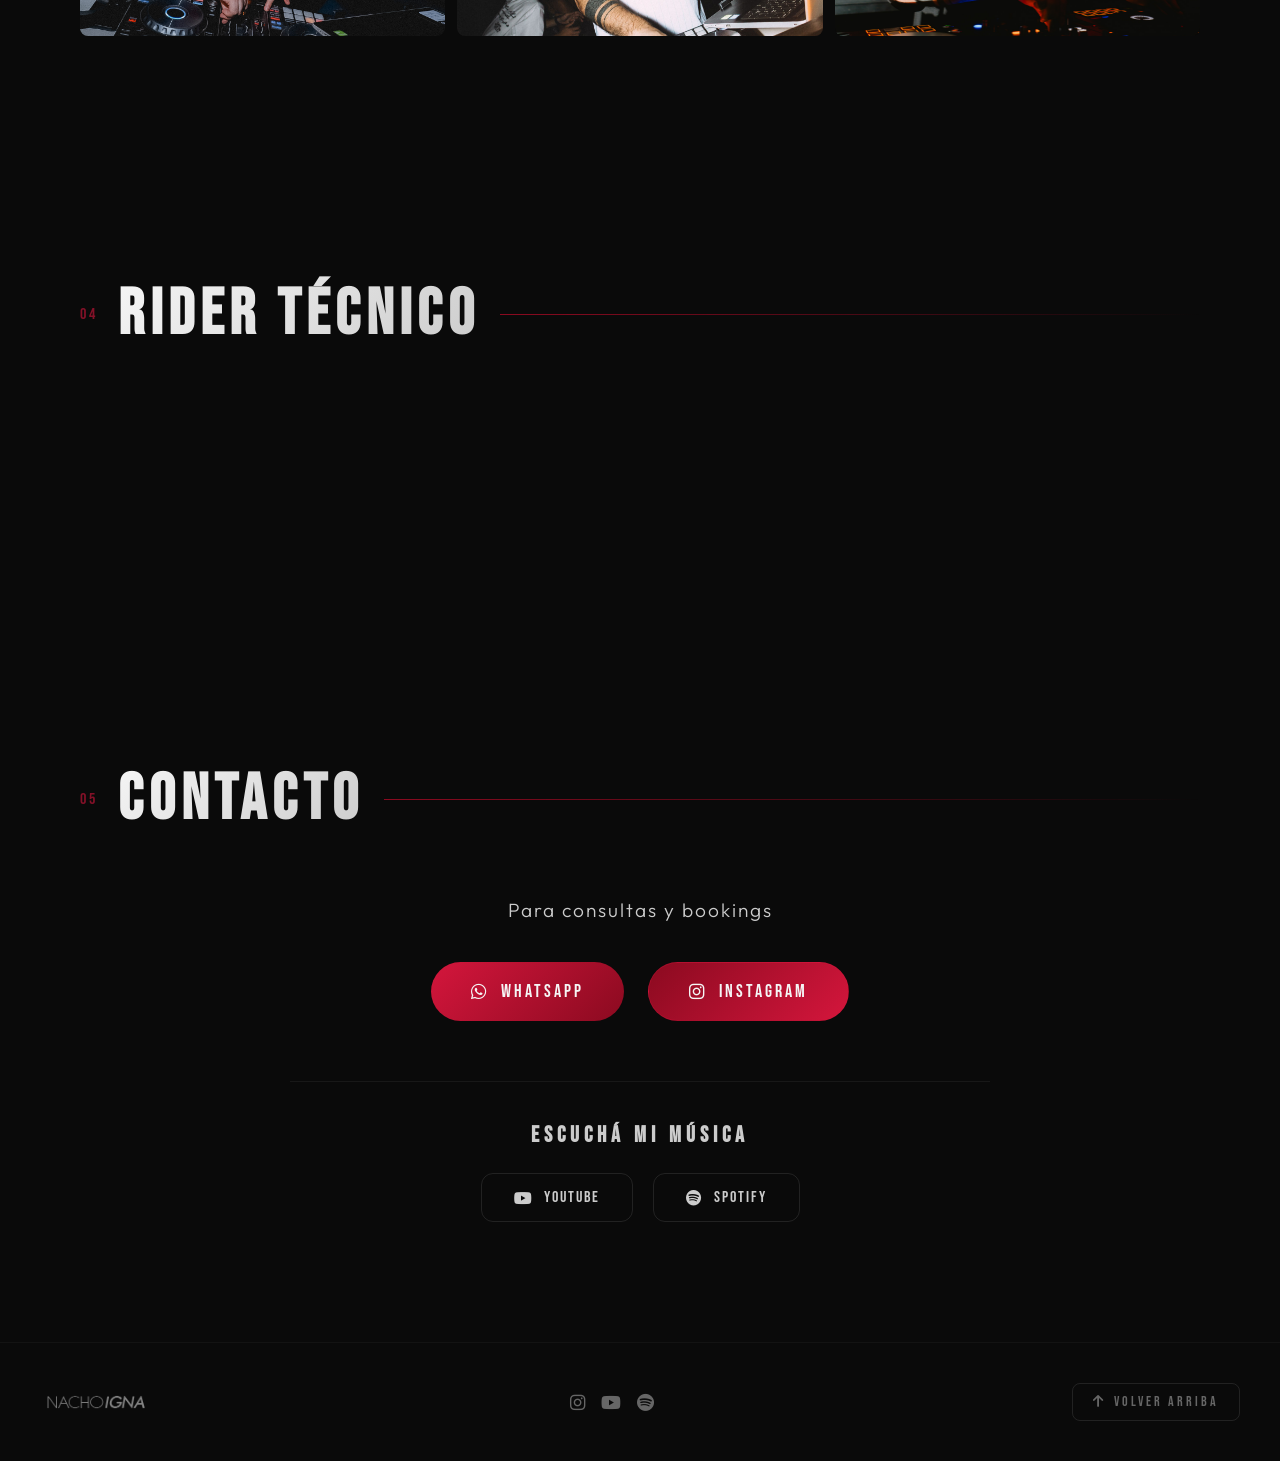
==== commit cadfc8b5: "Marca de Agua & Cambio Laundry" ====
--- a/index.html
+++ b/index.html
@@ -119,12 +119,13 @@
                         <div class="venue-card"><span>Cruza Recoleta</span></div>                        
                         <div class="venue-card">La Mala Pub</span></div>   
                         <div class="venue-card">Behind Bar</span></div>   
-                        <div class="venue-card">The Laundry</span></div>   
                         <div class="venue-card">Maldini Dot</span></div>   
                         <div class="venue-card">Aribau</span></div>   
                         <div class="venue-card">Taiwan (Chinito)</span></div>   
                         <div class="venue-card">Mamba Club</span></div>   
-                        <div class="venue-card">Nob3l Bar</span></div>   
+                        <div class="venue-card">Nob3l Bar</span></div>
+                        <div class="venue-card">The Laundry (Soho y Housebar)</span></div>   
+   
                     </div>
                     <div class="venues-category-title" style="margin-top: 24px;">SHOWS</div>
                     <div class="venues-grid">
--- a/css/desktop.css
+++ b/css/desktop.css
@@ -75,6 +75,23 @@
     -moz-osx-font-smoothing: grayscale;
 }
 
+
+body::before {
+    content: '';
+    position: fixed;
+    top: -50%;
+    left: -50%;
+    width: 200%;
+    height: 200%;
+    background-image: url('../assets/logo-nachoigna.PNG');
+    background-repeat: repeat;
+    background-size: 300px auto; /* Podés modificar este valor para agrandar o achicar el logo */
+    opacity: 0.025; /* Opacidad baja para que sea una marca de agua sutil y no moleste la lectura */
+    transform: rotate(-25deg); /* Le da la inclinación diagonal */
+    pointer-events: none; /* Evita que el logo interfiera si el usuario hace click */
+    z-index: -1; /* Lo manda al fondo de todo. Como tu sección .hero tiene fondo propio, tapará esta marca de agua ahí arriba. */
+}
+
 a {
     text-decoration: none;
     color: inherit;
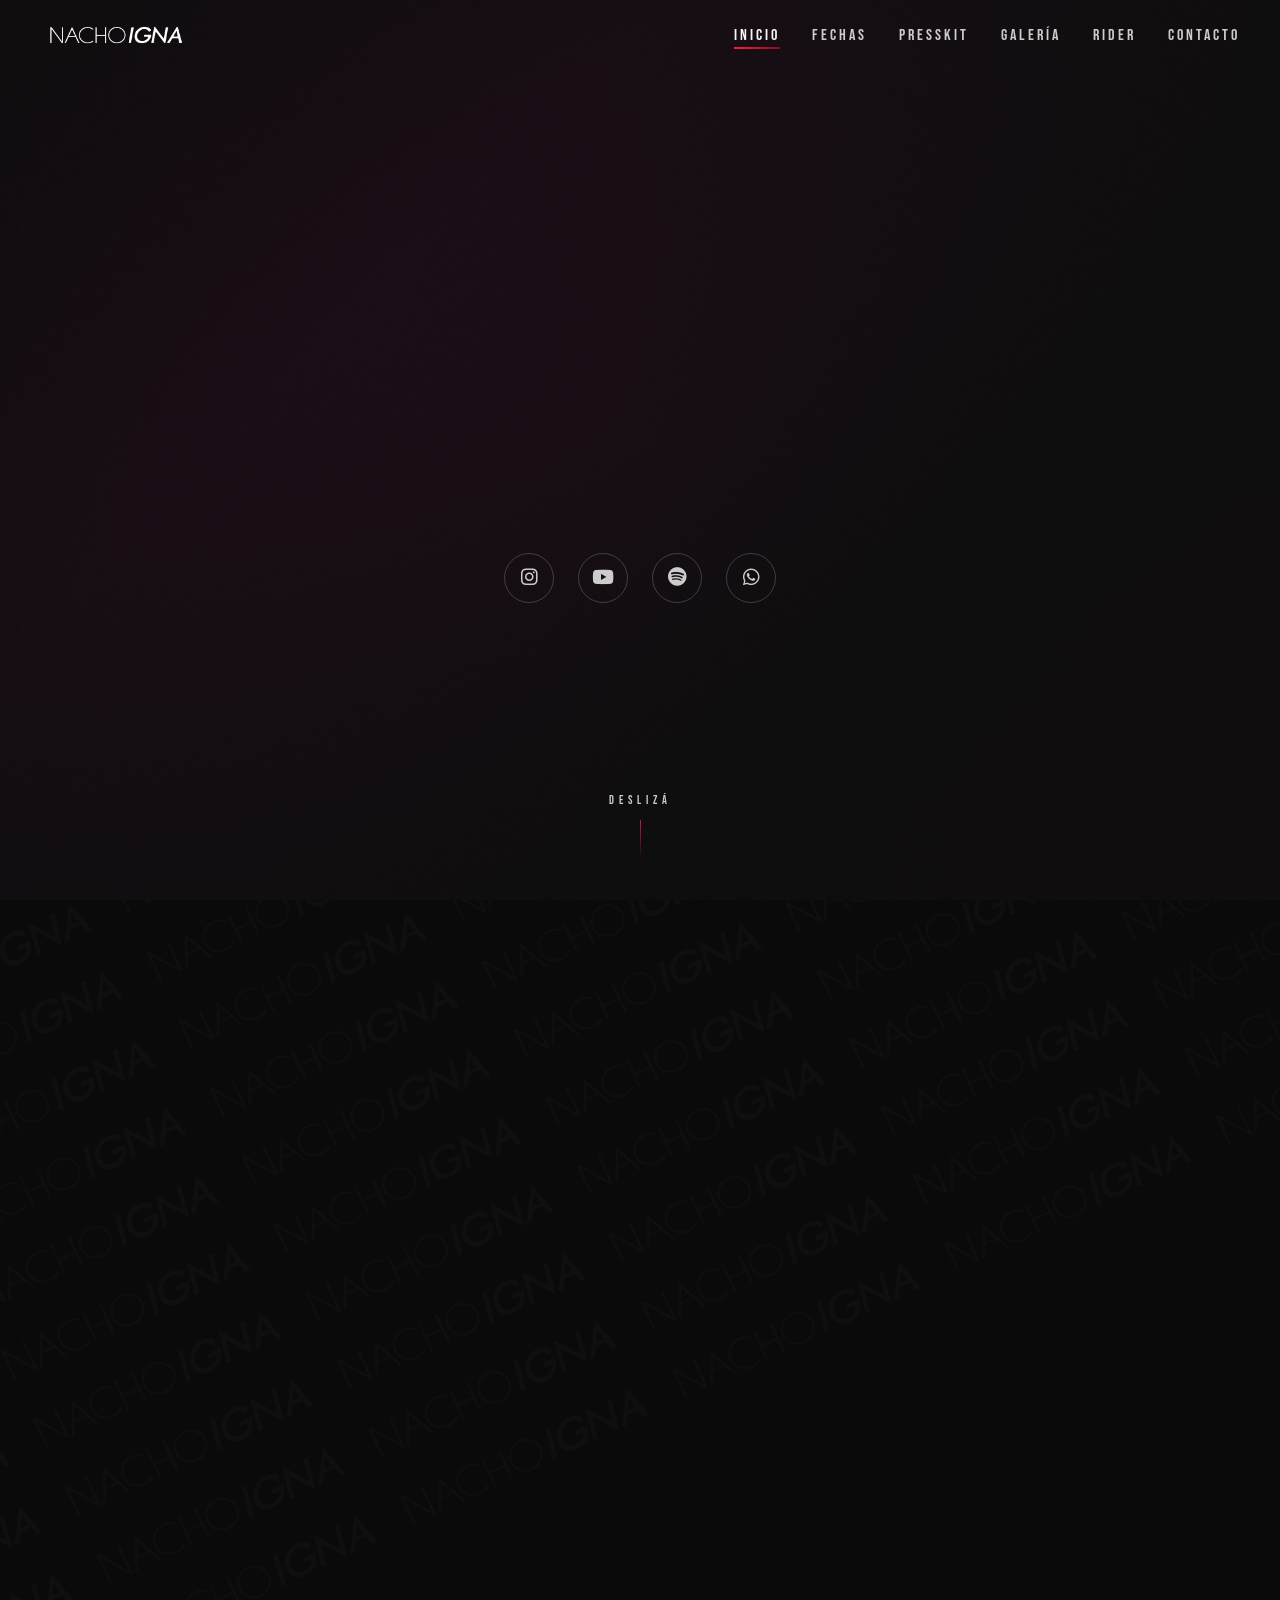
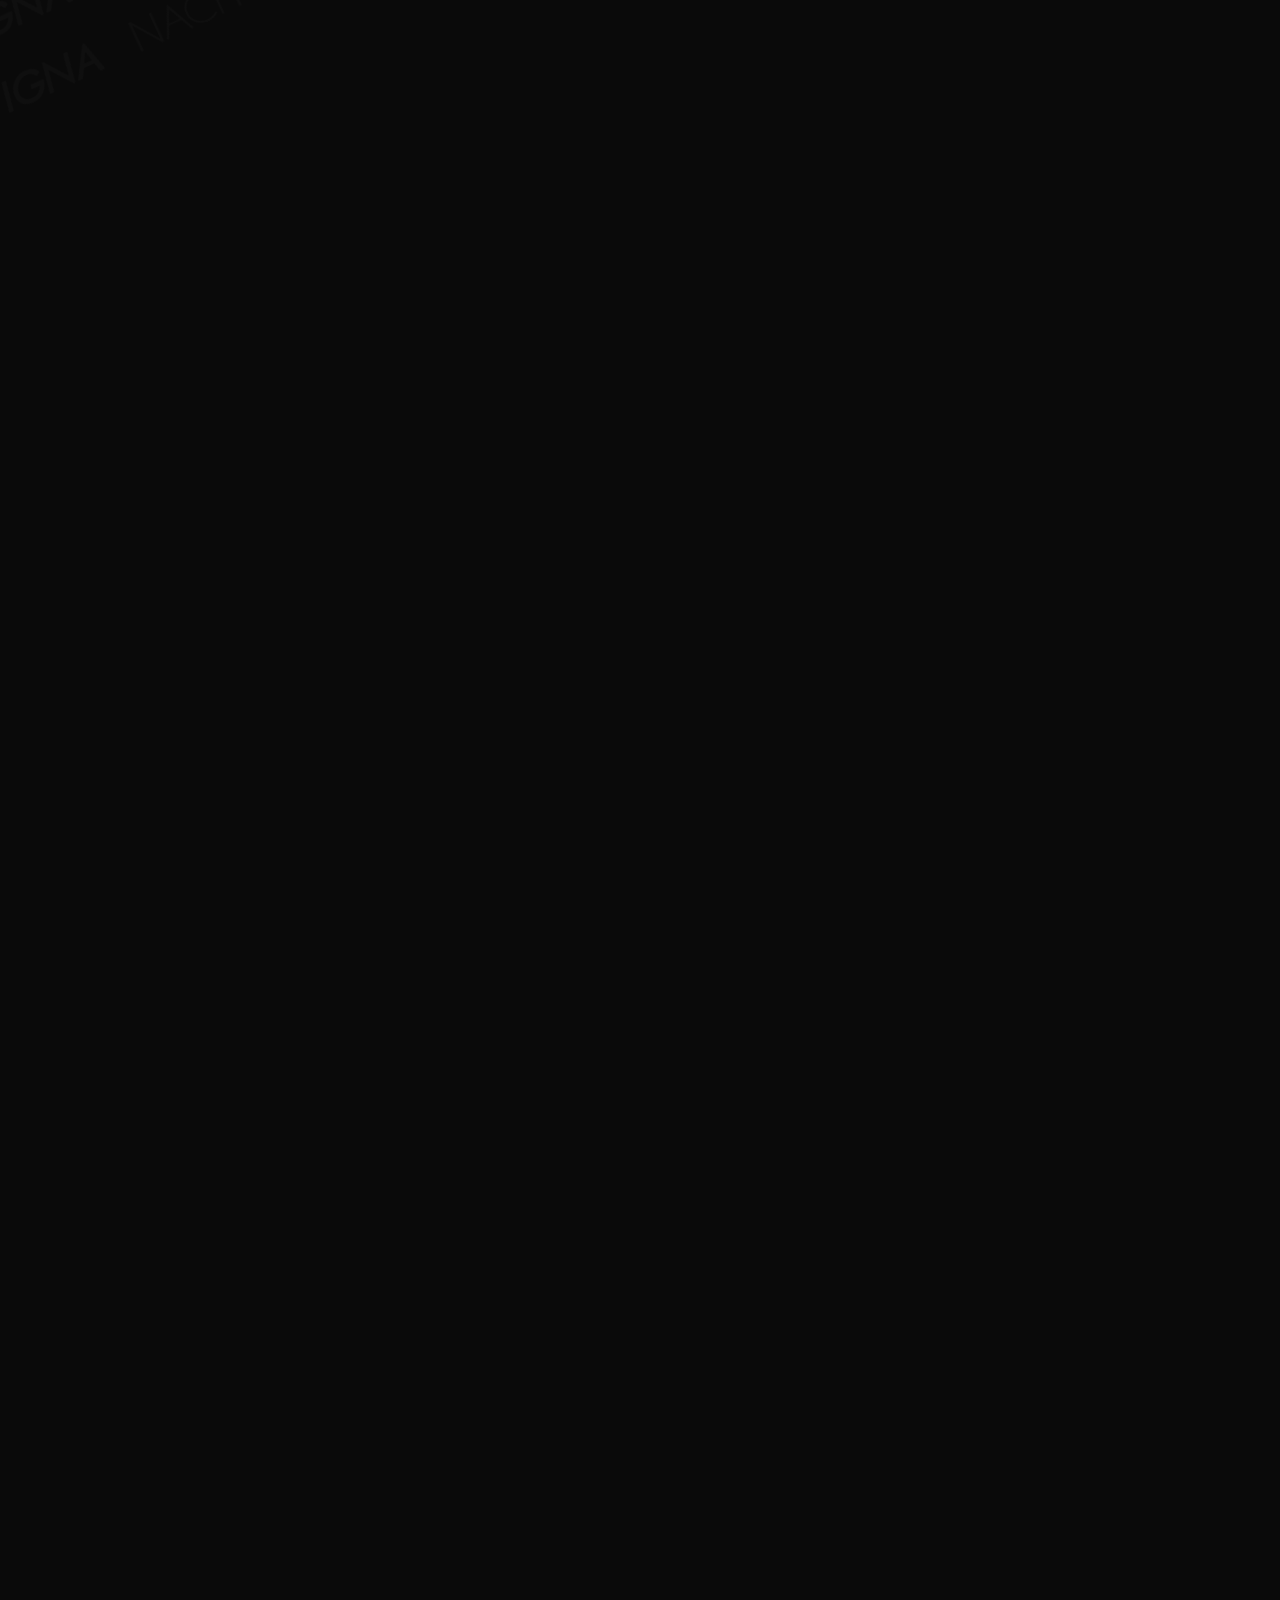
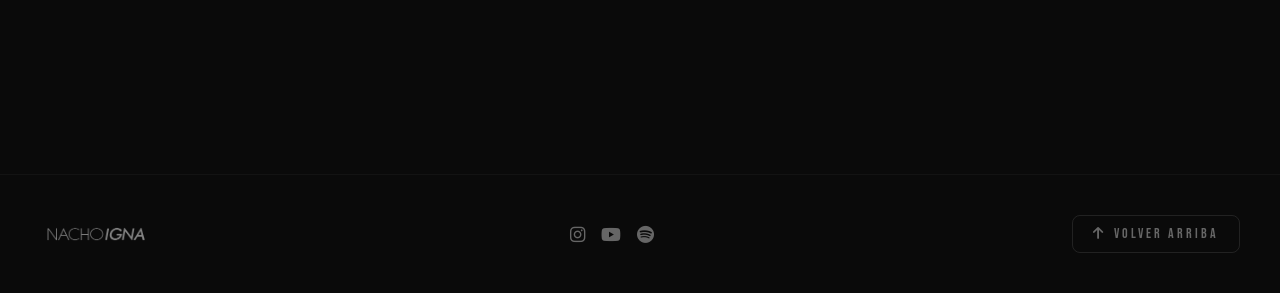
==== commit a66f009b: "Migración de Datos" ====
--- a/index.html
+++ b/index.html
@@ -3,15 +3,61 @@
 <head>
     <meta charset="UTF-8">
     <meta name="viewport" content="width=device-width, initial-scale=1.0">
-    <meta name="description" content="Nacho Igna - DJ & Productor. Próximas fechas, presskit y contacto.">
+    <meta name="description" content="Nacho Igna — DJ & Productor. Próximas fechas, presskit, galería y contacto para bookings.">
+    <meta name="author" content="Nacho Igna">
     <meta name="theme-color" content="#0a0a0a">
-    <title>NACHO IGNA DJ</title>
+    <meta http-equiv="X-Content-Type-Options" content="nosniff">
+    <meta name="referrer" content="strict-origin-when-cross-origin">
+
+    <title>NACHO IGNA — DJ & Productor</title>
+
+    <!-- Canonical -->
+    <link rel="canonical" href="https://TU-DOMINIO-ACA.com/">
+
+    <!-- Open Graph -->
+    <meta property="og:type" content="website">
+    <meta property="og:title" content="NACHO IGNA — DJ & Productor">
+    <meta property="og:description" content="Próximas fechas, presskit, galería y contacto para bookings.">
+    <meta property="og:image" content="https://TU-DOMINIO-ACA.com/assets/og-image.jpg">
+    <meta property="og:url" content="https://TU-DOMINIO-ACA.com/">
+    <meta property="og:locale" content="es_AR">
+    <meta property="og:site_name" content="Nacho Igna">
+
+    <!-- Twitter Card -->
+    <meta name="twitter:card" content="summary_large_image">
+    <meta name="twitter:title" content="NACHO IGNA — DJ & Productor">
+    <meta name="twitter:description" content="Próximas fechas, presskit, galería y contacto para bookings.">
+    <meta name="twitter:image" content="https://TU-DOMINIO-ACA.com/assets/og-image.jpg">
+
+    <!-- Structured Data -->
+    <script type="application/ld+json">
+    {
+        "@context": "https://schema.org",
+        "@type": "MusicGroup",
+        "name": "Nacho Igna",
+        "url": "https://TU-DOMINIO-ACA.com",
+        "genre": ["Electronic", "DJ"],
+        "sameAs": [
+            "https://www.instagram.com/nachoignaa/",
+            "https://www.youtube.com/channel/UCLgStMWiK7lfUWBo0Eq337g",
+            "https://open.spotify.com/intl-es/artist/7CDiQho6vZLwcwIzsInqIW"
+        ],
+        "description": "DJ & Productor basado en Buenos Aires."
+    }
+    </script>
+
+    <!-- Styles -->
     <link rel="stylesheet" href="css/desktop.css">
     <link rel="stylesheet" href="css/mobile.css">
     <link rel="preconnect" href="https://fonts.googleapis.com">
     <link rel="preconnect" href="https://fonts.gstatic.com" crossorigin>
     <link href="https://fonts.googleapis.com/css2?family=Bebas+Neue&family=Outfit:wght@300;400;500;600;700&family=Playfair+Display:ital,wght@0,700;1,700&display=swap" rel="stylesheet">
     <link rel="stylesheet" href="https://cdnjs.cloudflare.com/ajax/libs/font-awesome/6.5.1/css/all.min.css">
+
+    <!-- Firebase SDK (solo lectura — no Auth) -->
+    <script src="https://www.gstatic.com/firebasejs/10.12.0/firebase-app-compat.js"></script>
+    <script src="https://www.gstatic.com/firebasejs/10.12.0/firebase-firestore-compat.js"></script>
+    <script src="js/firebase-config.js"></script>
 </head>
 <body>
 
@@ -47,10 +93,10 @@
             <a href="#rider" class="mobile-link" data-section="rider">RIDER</a>
             <a href="#contacto" class="mobile-link" data-section="contacto">CONTACTO</a>
             <div class="mobile-social">
-                <a href="#" class="social-icon" id="mobileInstagram" aria-label="Instagram"><i class="fab fa-instagram"></i></a>
-                <a href="#" class="social-icon" id="mobileYoutube" aria-label="YouTube"><i class="fab fa-youtube"></i></a>
-                <a href="#" class="social-icon" id="mobileSpotify" aria-label="Spotify"><i class="fab fa-spotify"></i></a>
-                <a href="#" class="social-icon" id="mobileWhatsapp" aria-label="WhatsApp"><i class="fab fa-whatsapp"></i></a>
+                <a href="#" class="social-icon" id="mobileInstagram" aria-label="Instagram" target="_blank" rel="noopener noreferrer"><i class="fab fa-instagram"></i></a>
+                <a href="#" class="social-icon" id="mobileYoutube" aria-label="YouTube" target="_blank" rel="noopener noreferrer"><i class="fab fa-youtube"></i></a>
+                <a href="#" class="social-icon" id="mobileSpotify" aria-label="Spotify" target="_blank" rel="noopener noreferrer"><i class="fab fa-spotify"></i></a>
+                <a href="#" class="social-icon" id="mobileWhatsapp" aria-label="WhatsApp" target="_blank" rel="noopener noreferrer"><i class="fab fa-whatsapp"></i></a>
             </div>
         </div>
     </div>
@@ -73,10 +119,10 @@
                 <img src="assets/logo-nachoigna.PNG" alt="Nacho Igna" class="hero-logo-img">
             </h1>
             <div class="hero-social" data-animate="fade-up">
-                <a href="#" class="hero-social-link" id="heroInstagram" aria-label="Instagram" target="_blank" rel="noopener"><i class="fab fa-instagram"></i></a>
-                <a href="#" class="hero-social-link" id="heroYoutube" aria-label="YouTube" target="_blank" rel="noopener"><i class="fab fa-youtube"></i></a>
-                <a href="#" class="hero-social-link" id="heroSpotify" aria-label="Spotify" target="_blank" rel="noopener"><i class="fab fa-spotify"></i></a>
-                <a href="#" class="hero-social-link" id="heroWhatsapp" aria-label="WhatsApp" target="_blank" rel="noopener"><i class="fab fa-whatsapp"></i></a>
+                <a href="#" class="hero-social-link" id="heroInstagram" aria-label="Instagram" target="_blank" rel="noopener noreferrer"><i class="fab fa-instagram"></i></a>
+                <a href="#" class="hero-social-link" id="heroYoutube" aria-label="YouTube" target="_blank" rel="noopener noreferrer"><i class="fab fa-youtube"></i></a>
+                <a href="#" class="hero-social-link" id="heroSpotify" aria-label="Spotify" target="_blank" rel="noopener noreferrer"><i class="fab fa-spotify"></i></a>
+                <a href="#" class="hero-social-link" id="heroWhatsapp" aria-label="WhatsApp" target="_blank" rel="noopener noreferrer"><i class="fab fa-whatsapp"></i></a>
             </div>
         </div>
         
@@ -86,7 +132,6 @@
         </div>
     </section>
 
-
     <!-- ===================== FECHAS ===================== -->
     <section class="section fechas" id="fechas">
         <div class="container">
@@ -96,7 +141,7 @@
                 <div class="section-line"></div>
             </div>
             <div class="fechas-list" id="fechasList">
-                <!-- Dates populated by JS -->
+                <!-- Dates populated by JS from Firestore -->
             </div>
             <div class="fechas-empty" id="fechasEmpty" style="display:none;">
                 <p>No hay fechas programadas por el momento. ¡Seguime en redes para enterarte primero!</p>
@@ -104,7 +149,7 @@
         </div>
     </section>
 
-    <!--===================== PRESSKIT ===================== -->
+    <!-- ===================== PRESSKIT ===================== -->
     <section class="section presskit" id="presskit">
         <div class="container">
             <div class="section-header" data-animate="fade-right">
@@ -112,27 +157,15 @@
                 <h2 class="section-title">PRESSKIT</h2>
                 <div class="section-line"></div>
             </div>
-                <div class="presskit-highlights" data-animate="fade-left">
-                    <h3 class="presskit-highlights-title">FECHAS DESTACADAS</h3>
-                    <div class="venues-category-title">BOLICHES & BARES</div>
-                    <div class="venues-grid">
-                        <div class="venue-card"><span>Cruza Recoleta</span></div>                        
-                        <div class="venue-card">La Mala Pub</span></div>   
-                        <div class="venue-card">Behind Bar</span></div>   
-                        <div class="venue-card">Maldini Dot</span></div>   
-                        <div class="venue-card">Aribau</span></div>   
-                        <div class="venue-card">Taiwan (Chinito)</span></div>   
-                        <div class="venue-card">Mamba Club</span></div>   
-                        <div class="venue-card">Nob3l Bar</span></div>
-                        <div class="venue-card">The Laundry (Soho y Housebar)</span></div>   
-   
-                    </div>
-                    <div class="venues-category-title" style="margin-top: 24px;">SHOWS</div>
-                    <div class="venues-grid">
-                        <div class="venue-card venue-card--fiesta">EUPHORIA</div>
-                        <div class="venue-card venue-card--fiesta">Fiesta Marta</div>
-                        <div class="venue-card venue-card--fiesta">Fiesta Curupa</div>
-                    </div>
+            <div class="presskit-highlights" data-animate="fade-left">
+                <h3 class="presskit-highlights-title">FECHAS DESTACADAS</h3>
+                <div class="venues-category-title">BOLICHES & BARES</div>
+                <div class="venues-grid" id="venuesBaresGrid">
+                    <!-- Loaded from Firestore -->
+                </div>
+                <div class="venues-category-title" style="margin-top: 24px;">SHOWS</div>
+                <div class="venues-grid" id="venuesShowsGrid">
+                    <!-- Loaded from Firestore -->
                 </div>
             </div>
         </div>
@@ -147,7 +180,7 @@
                 <div class="section-line"></div>
             </div>
             <div class="galeria-grid" id="galeriaGrid">
-                <!-- Photos populated by JS -->
+                <!-- Photos populated by JS from Firestore -->
             </div>
             <div class="galeria-empty" id="galeriaEmpty" style="display:none;">
                 <p>Próximamente fotos de mis presentaciones.</p>
@@ -257,11 +290,11 @@
             <div class="contacto-content">
                 <p class="contacto-subtitle" data-animate="fade-up">Para consultas y bookings</p>
                 <div class="contacto-buttons" data-animate="fade-up">
-                    <a href="#" class="contacto-btn contacto-btn-whatsapp" id="contactWhatsapp" target="_blank" rel="noopener">
+                    <a href="#" class="contacto-btn contacto-btn-whatsapp" id="contactWhatsapp" target="_blank" rel="noopener noreferrer">
                         <i class="fab fa-whatsapp"></i>
                         <span>WhatsApp</span>
                     </a>
-                    <a href="#" class="contacto-btn contacto-btn-instagram" id="contactInstagram" target="_blank" rel="noopener">
+                    <a href="#" class="contacto-btn contacto-btn-instagram" id="contactInstagram" target="_blank" rel="noopener noreferrer">
                         <i class="fab fa-instagram"></i>
                         <span>Instagram</span>
                     </a>
@@ -269,11 +302,11 @@
                 <div class="contacto-links" data-animate="fade-up">
                     <h3>ESCUCHÁ MI MÚSICA</h3>
                     <div class="links-row">
-                        <a href="#" class="link-btn link-btn-youtube" id="contactYoutube" target="_blank" rel="noopener">
+                        <a href="#" class="link-btn link-btn-youtube" id="contactYoutube" target="_blank" rel="noopener noreferrer">
                             <i class="fab fa-youtube"></i>
                             <span>YouTube</span>
                         </a>
-                        <a href="#" class="link-btn link-btn-spotify" id="contactSpotify" target="_blank" rel="noopener">
+                        <a href="#" class="link-btn link-btn-spotify" id="contactSpotify" target="_blank" rel="noopener noreferrer">
                             <i class="fab fa-spotify"></i>
                             <span>Spotify</span>
                         </a>
@@ -288,9 +321,9 @@
         <div class="footer-content">
             <img src="assets/logo-nachoigna.PNG" alt="Nacho Igna" class="footer-logo-img">
             <div class="footer-social">
-                <a href="#" class="footer-social-link" id="footerInstagram" aria-label="Instagram"><i class="fab fa-instagram"></i></a>
-                <a href="#" class="footer-social-link" id="footerYoutube" aria-label="YouTube"><i class="fab fa-youtube"></i></a>
-                <a href="#" class="footer-social-link" id="footerSpotify" aria-label="Spotify"><i class="fab fa-spotify"></i></a>
+                <a href="#" class="footer-social-link" id="footerInstagram" aria-label="Instagram" target="_blank" rel="noopener noreferrer"><i class="fab fa-instagram"></i></a>
+                <a href="#" class="footer-social-link" id="footerYoutube" aria-label="YouTube" target="_blank" rel="noopener noreferrer"><i class="fab fa-youtube"></i></a>
+                <a href="#" class="footer-social-link" id="footerSpotify" aria-label="Spotify" target="_blank" rel="noopener noreferrer"><i class="fab fa-spotify"></i></a>
             </div>
             <button class="footer-top" id="footerTop" aria-label="Volver arriba">
                 <i class="fas fa-arrow-up"></i> Volver Arriba
@@ -300,4 +333,4 @@
 
     <script src="js/main.js"></script>
 </body>
-</html>+</html>
--- a/css/desktop.css
+++ b/css/desktop.css
@@ -86,7 +86,7 @@
     background-image: url('../assets/logo-nachoigna.PNG');
     background-repeat: repeat;
     background-size: 300px auto; /* Podés modificar este valor para agrandar o achicar el logo */
-    opacity: 0.025; /* Opacidad baja para que sea una marca de agua sutil y no moleste la lectura */
+    opacity: 0.02; /* Opacidad baja para que sea una marca de agua sutil y no moleste la lectura */
     transform: rotate(-25deg); /* Le da la inclinación diagonal */
     pointer-events: none; /* Evita que el logo interfiera si el usuario hace click */
     z-index: -1; /* Lo manda al fondo de todo. Como tu sección .hero tiene fondo propio, tapará esta marca de agua ahí arriba. */
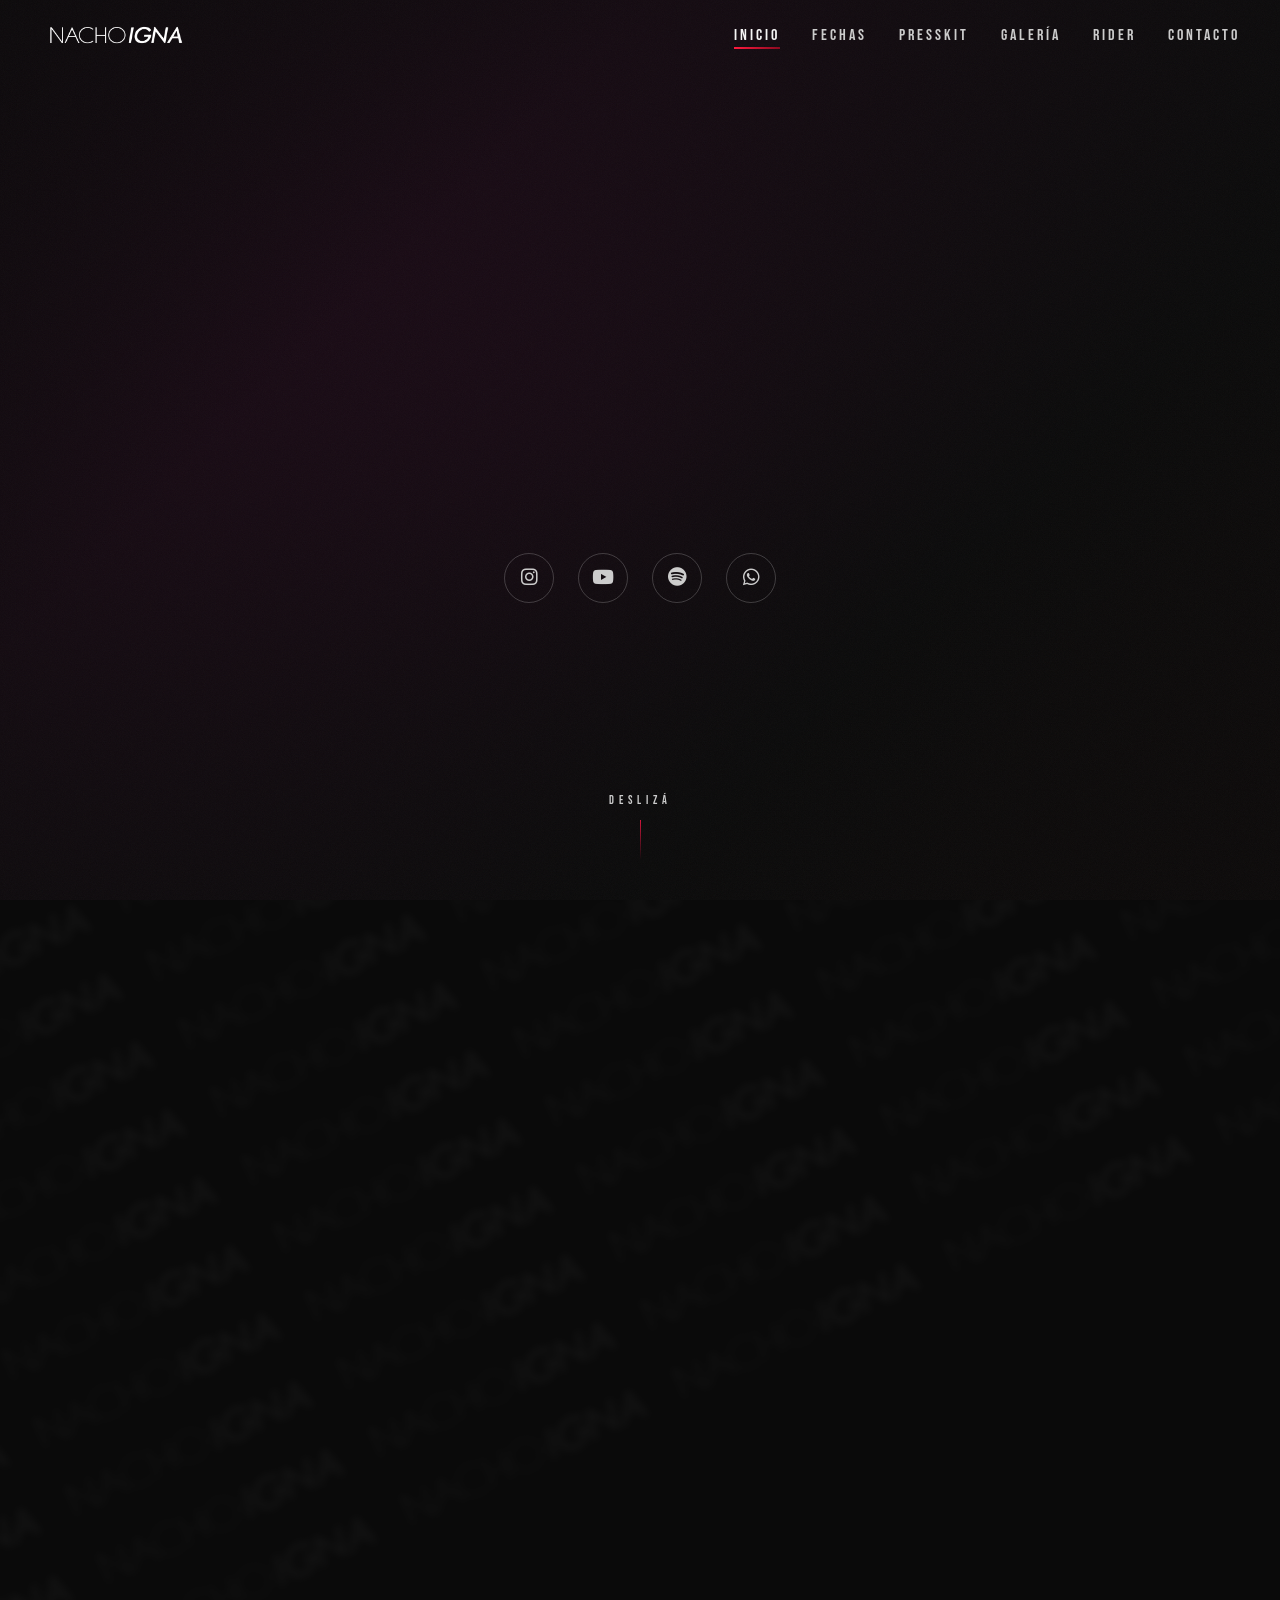
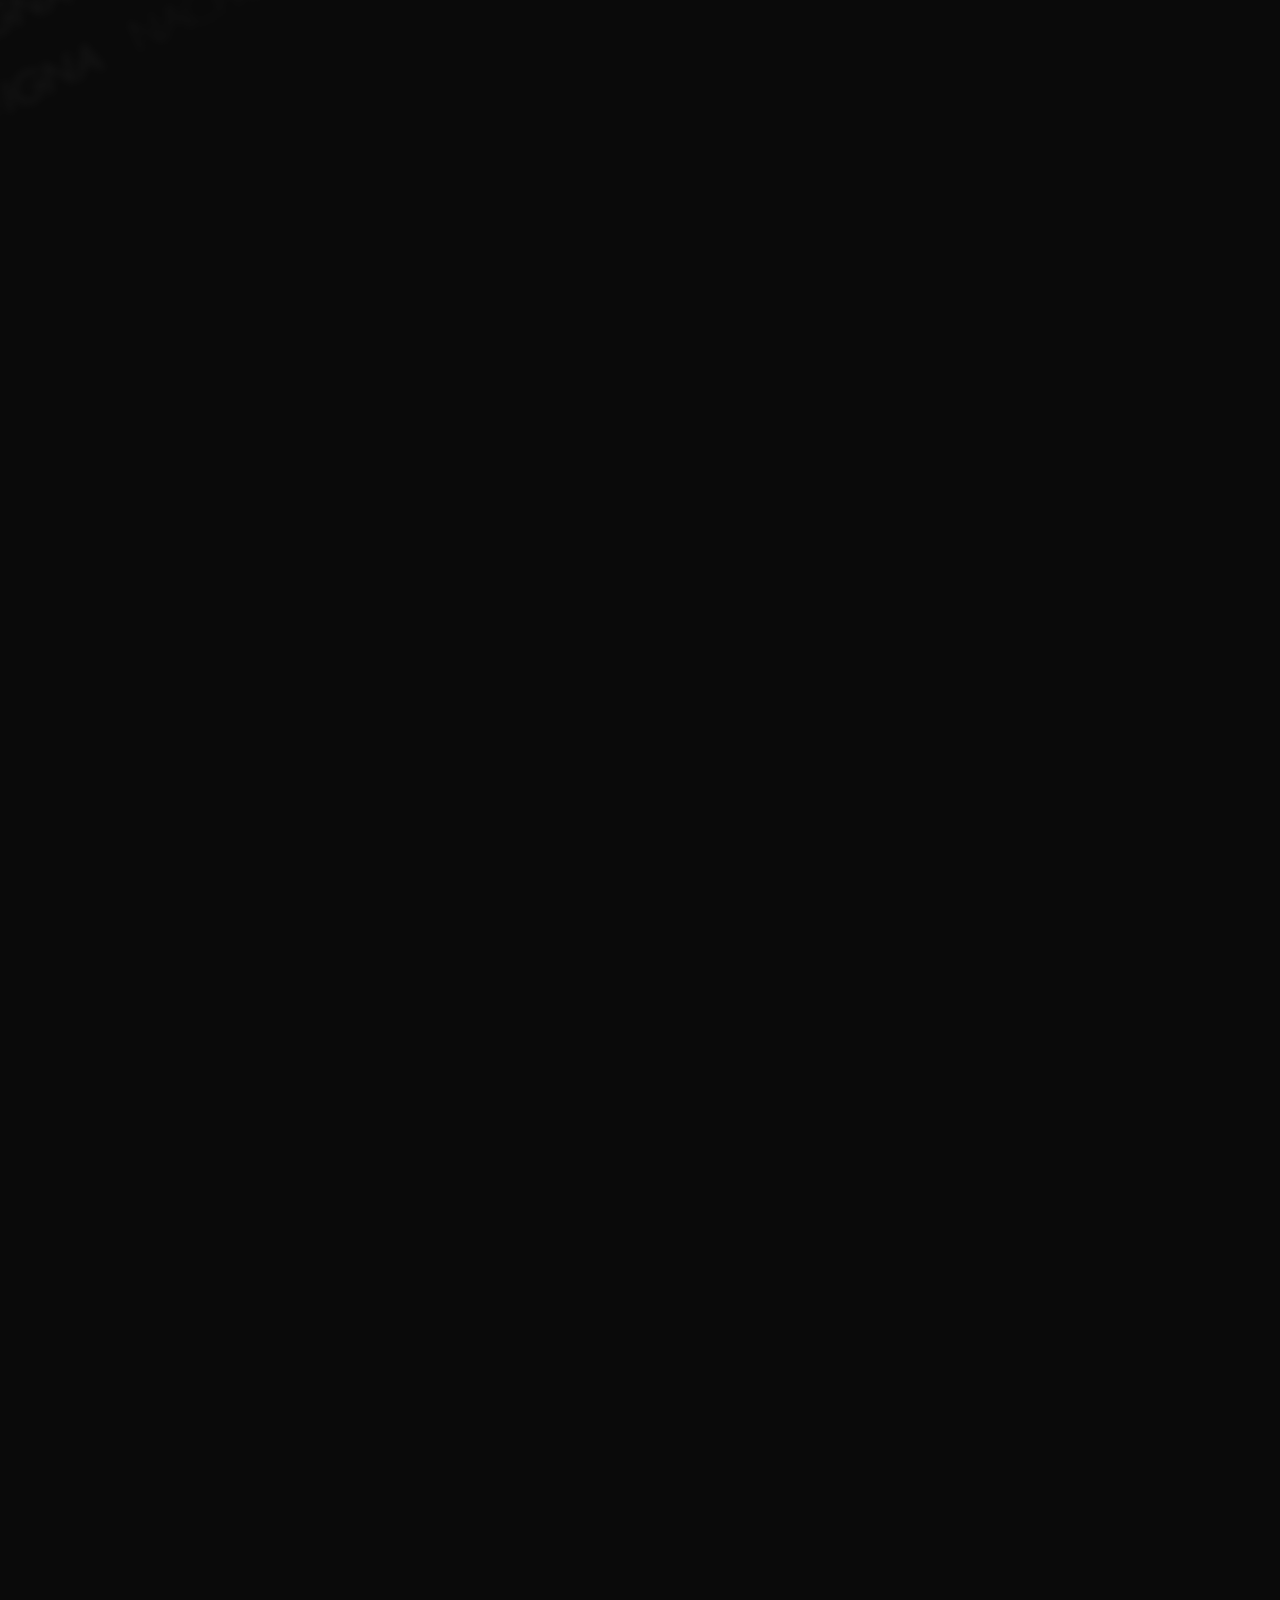
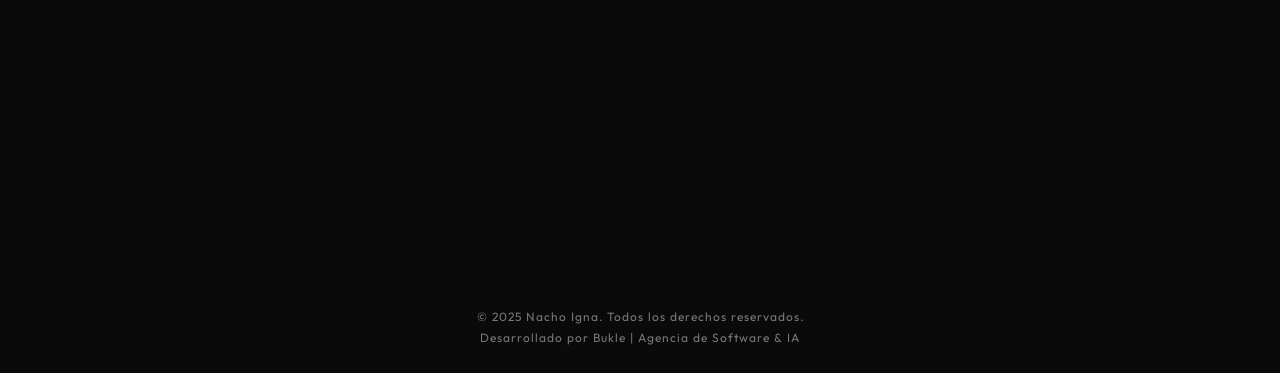
==== commit 3fb910e6: "Video + Marca de Agua Blur" ====
--- a/index.html
+++ b/index.html
@@ -279,8 +279,12 @@
         <button class="rider-zoom-close" id="riderZoomClose"><i class="fas fa-times"></i></button>
     </div>
 
-    <!-- ===================== CONTACTO ===================== -->
+    <!--CONTACTO-->
     <section class="section contacto" id="contacto">
+        <video class="contacto-video" autoplay muted loop playsinline>
+            <source src="assets/video-nachoigna.mp4" type="video/mp4">
+        </video>
+        <div class="contacto-overlay"></div>
         <div class="container">
             <div class="section-header" data-animate="fade-right">
                 <span class="section-number">05</span>
@@ -289,47 +293,30 @@
             </div>
             <div class="contacto-content">
                 <p class="contacto-subtitle" data-animate="fade-up">Para consultas y bookings</p>
-                <div class="contacto-buttons" data-animate="fade-up">
-                    <a href="#" class="contacto-btn contacto-btn-whatsapp" id="contactWhatsapp" target="_blank" rel="noopener noreferrer">
+                <div class="contacto-social-icons" data-animate="fade-up">
+                    <a href="#" class="contacto-icon-link" id="contactWhatsapp" target="_blank" rel="noopener noreferrer" aria-label="WhatsApp">
                         <i class="fab fa-whatsapp"></i>
-                        <span>WhatsApp</span>
                     </a>
-                    <a href="#" class="contacto-btn contacto-btn-instagram" id="contactInstagram" target="_blank" rel="noopener noreferrer">
+                    <a href="#" class="contacto-icon-link" id="contactInstagram" target="_blank" rel="noopener noreferrer" aria-label="Instagram">
                         <i class="fab fa-instagram"></i>
-                        <span>Instagram</span>
                     </a>
-                </div>
-                <div class="contacto-links" data-animate="fade-up">
-                    <h3>ESCUCHÁ MI MÚSICA</h3>
-                    <div class="links-row">
-                        <a href="#" class="link-btn link-btn-youtube" id="contactYoutube" target="_blank" rel="noopener noreferrer">
-                            <i class="fab fa-youtube"></i>
-                            <span>YouTube</span>
-                        </a>
-                        <a href="#" class="link-btn link-btn-spotify" id="contactSpotify" target="_blank" rel="noopener noreferrer">
-                            <i class="fab fa-spotify"></i>
-                            <span>Spotify</span>
-                        </a>
-                    </div>
-                </div>
-            </div>
-        </div>
-    </section>
-
-    <!-- ===================== FOOTER ===================== -->
-    <footer class="footer">
-        <div class="footer-content">
-            <img src="assets/logo-nachoigna.PNG" alt="Nacho Igna" class="footer-logo-img">
-            <div class="footer-social">
-                <a href="#" class="footer-social-link" id="footerInstagram" aria-label="Instagram" target="_blank" rel="noopener noreferrer"><i class="fab fa-instagram"></i></a>
-                <a href="#" class="footer-social-link" id="footerYoutube" aria-label="YouTube" target="_blank" rel="noopener noreferrer"><i class="fab fa-youtube"></i></a>
-                <a href="#" class="footer-social-link" id="footerSpotify" aria-label="Spotify" target="_blank" rel="noopener noreferrer"><i class="fab fa-spotify"></i></a>
-            </div>
-            <button class="footer-top" id="footerTop" aria-label="Volver arriba">
-                <i class="fas fa-arrow-up"></i> Volver Arriba
-            </button>
-        </div>
-    </footer>
+                    <a href="#" class="contacto-icon-link" id="contactYoutube" target="_blank" rel="noopener noreferrer" aria-label="YouTube">
+                        <i class="fab fa-youtube"></i>
+                    </a>
+                    <a href="#" class="contacto-icon-link" id="contactSpotify" target="_blank" rel="noopener noreferrer" aria-label="Spotify">
+                        <i class="fab fa-spotify"></i>
+                    </a>
+                </div>
+            </div>
+        </div>
+        
+        <div class="contacto-credits">
+            <p>© 2025 Nacho Igna. Todos los derechos reservados.</p>
+            <p>Desarrollado por Bukle | Agencia de Software & IA</p>
+        </div>
+        
+    </section>
+
 
     <script src="js/main.js"></script>
 </body>
--- a/css/desktop.css
+++ b/css/desktop.css
@@ -56,7 +56,7 @@
     border-radius: 4px;
 }
 ::-webkit-scrollbar-thumb:hover {
-    background: var(--red);
+    background: var(--red)
 }
 
 body {
@@ -85,11 +85,13 @@
     height: 200%;
     background-image: url('../assets/logo-nachoigna.PNG');
     background-repeat: repeat;
-    background-size: 300px auto; /* Podés modificar este valor para agrandar o achicar el logo */
-    opacity: 0.02; /* Opacidad baja para que sea una marca de agua sutil y no moleste la lectura */
-    transform: rotate(-25deg); /* Le da la inclinación diagonal */
-    pointer-events: none; /* Evita que el logo interfiera si el usuario hace click */
-    z-index: -1; /* Lo manda al fondo de todo. Como tu sección .hero tiene fondo propio, tapará esta marca de agua ahí arriba. */
+    background-size: 300px auto; 
+    opacity: 0.04; 
+    transform: rotate(-25deg); 
+    pointer-events: none; 
+    z-index: -1; 
+    /* Esta es la propiedad nueva que difumina el fondo: */
+    filter: blur(4px); 
 }
 
 a {
@@ -925,6 +927,41 @@
 }
 
 /* ---- CONTACTO ---- */
+.contacto {
+    position: relative;
+    overflow: hidden;
+    min-height: 100vh;
+    display: flex;
+    align-items: center;
+    padding-bottom: 80px;
+}
+
+.contacto .section-number {
+    color: var(--white);
+}
+
+.contacto-video {
+    object-position: center 30%;
+    position: absolute;
+    inset: 0;
+    width: 100%;
+    height: 100%;
+    object-fit: cover;
+    z-index: 0;
+}
+
+.contacto-overlay {
+    position: absolute;
+    inset: 0;
+    background: rgba(10, 10, 10, 0.7);
+    z-index: 1;
+}
+
+.contacto .container {
+    position: relative;
+    z-index: 2;
+}
+
 .contacto-content {
     text-align: center;
     max-width: 700px;
@@ -933,167 +970,60 @@
 
 .contacto-subtitle {
     font-size: 1.2rem;
-    color: var(--white-soft);
+    color: #ffffff;
     font-weight: 300;
     letter-spacing: 2px;
     margin-bottom: 40px;
 }
 
-.contacto-buttons {
+.contacto-social-icons {
     display: flex;
     justify-content: center;
-    gap: 24px;
-    margin-bottom: 60px;
-}
-
-.contacto-btn {
-    display: flex;
-    align-items: center;
-    gap: 12px;
-    padding: 18px 40px;
-    border-radius: 60px;
-    font-family: var(--font-display);
-    font-size: 1.1rem;
-    letter-spacing: 3px;
+    gap: 32px;
+}
+
+.contacto-icon-link {
+    width: 60px;
+    height: 60px;
+    border-radius: 50%;
+    border: 2px solid rgba(255, 255, 255, 0.4);
+    display: flex;
+    align-items: center;
+    justify-content: center;
+    color: #ffffff;
+    font-size: 1.5rem;
     transition: all var(--transition-fast);
-    position: relative;
-    overflow: hidden;
-}
-
-.contacto-btn::before {
-    content: '';
-    position: absolute;
-    inset: 0;
-    border-radius: 60px;
-    opacity: 0;
-    transition: opacity var(--transition-fast);
-}
-
-.contacto-btn-whatsapp {
-    background: linear-gradient(135deg, var(--red), var(--red-dark));
-    color: var(--white);
-}
-
-.contacto-btn-whatsapp:hover {
-    transform: translateY(-4px);
-    box-shadow: 0 12px 32px rgba(212,22,60,0.4);
-}
-
-.contacto-btn-instagram {
-    background: linear-gradient(135deg, var(--red-dark), var(--red));
-    color: var(--white);
-    border: 1px solid rgba(212,22,60,0.3);
-}
-
-.contacto-btn-instagram:hover {
-    transform: translateY(-4px);
-    box-shadow: 0 12px 32px rgba(212,22,60,0.4);
-}
-
-.contacto-links {
-    padding-top: 40px;
-    border-top: 1px solid rgba(255,255,255,0.06);
-}
-
-.contacto-links h3 {
-    font-family: var(--font-display);
-    font-size: 1.4rem;
-    letter-spacing: 5px;
-    color: var(--white-soft);
-    margin-bottom: 24px;
-}
-
-.links-row {
-    display: flex;
-    justify-content: center;
-    gap: 20px;
-}
-
-.link-btn {
-    display: flex;
-    align-items: center;
-    gap: 10px;
-    padding: 14px 32px;
-    border-radius: 12px;
-    border: 1px solid rgba(255,255,255,0.1);
-    font-family: var(--font-display);
-    font-size: 1rem;
-    letter-spacing: 2px;
-    color: var(--white-soft);
-    transition: all var(--transition-fast);
-}
-
-.link-btn:hover {
-    transform: translateY(-3px);
-}
-
-.link-btn-youtube:hover {
-    border-color: #FF0000;
-    color: #FF0000;
-    box-shadow: 0 8px 24px rgba(255, 0, 0, 0.15);
-}
-
-.link-btn-spotify:hover {
-    border-color: var(--red);
-    color: var(--red);
-    box-shadow: 0 8px 24px rgba(212, 22, 60, 0.2);
-}
-
-/* ---- FOOTER ---- */
-.footer {
-    border-top: 1px solid rgba(255,255,255,0.04);
-    padding: 40px;
-}
-
-.footer-content {
-    max-width: 1200px;
-    margin: 0 auto;
-    display: flex;
-    align-items: center;
-    justify-content: space-between;
-}
-
-.footer-name {
-    font-family: var(--font-display);
-    font-size: 1.2rem;
-    letter-spacing: 5px;
-    color: var(--gray);
-}
-
-.footer-social {
-    display: flex;
-    gap: 16px;
-}
-
-.footer-social-link {
-    color: var(--gray);
-    font-size: 1.1rem;
+}
+
+.contacto-icon-link:hover {
+    border-color: #ffffff;
+    transform: translateY(-4px) scale(1.1);
+    box-shadow: 0 8px 24px rgba(255, 255, 255, 0.15);
+}
+
+.contacto-credits {
+    position: absolute;
+    bottom: 24px;
+    left: 0;
+    right: 0;
+    text-align: center;
+    z-index: 2;
+}
+
+.contacto-credits p {
+    font-size: 0.75rem;
+    color: rgba(255, 255, 255, 0.45);
+    letter-spacing: 1px;
+    line-height: 1.8;
+}
+
+.contacto-credits a {
+    color: rgba(255, 255, 255, 0.6);
     transition: color var(--transition-fast);
 }
 
-.footer-social-link:hover {
-    color: var(--red);
-}
-
-.footer-top {
-    background: none;
-    border: 1px solid rgba(255,255,255,0.1);
-    color: var(--gray);
-    padding: 10px 20px;
-    border-radius: 8px;
-    cursor: pointer;
-    font-family: var(--font-display);
-    font-size: 0.85rem;
-    letter-spacing: 3px;
-    display: flex;
-    align-items: center;
-    gap: 8px;
-    transition: all var(--transition-fast);
-}
-
-.footer-top:hover {
-    color: var(--white);
-    border-color: var(--red);
+.contacto-credits a:hover {
+    color: #ffffff;
 }
 
 /* ==========================================
--- a/css/mobile.css
+++ b/css/mobile.css
@@ -281,29 +281,14 @@
     }
 
     /* Contacto */
-    .contacto-buttons {
-        flex-direction: column;
-        align-items: center;
-        gap: 16px;
-    }
-
-    .contacto-btn {
-        width: 100%;
-        max-width: 320px;
-        justify-content: center;
-        padding: 16px 32px;
-    }
-
-    .links-row {
-        flex-direction: column;
-        align-items: center;
-        gap: 12px;
-    }
-
-    .link-btn {
-        width: 100%;
-        max-width: 320px;
-        justify-content: center;
+    .contacto-social-icons {
+        gap: 24px;
+    }
+
+    .contacto-icon-link {
+        width: 52px;
+        height: 52px;
+        font-size: 1.3rem;
     }
 
     /* Lightbox */
@@ -329,14 +314,12 @@
     }
 
     /* Footer */
-    .footer {
-        padding: 24px 20px;
-    }
-
-    .footer-content {
-        flex-direction: column;
-        gap: 20px;
-        text-align: center;
+    .contacto-credits {
+        bottom: 16px;
+    }
+
+    .contacto-credits p {
+        font-size: 0.65rem;
     }
 
     /* Presskit */
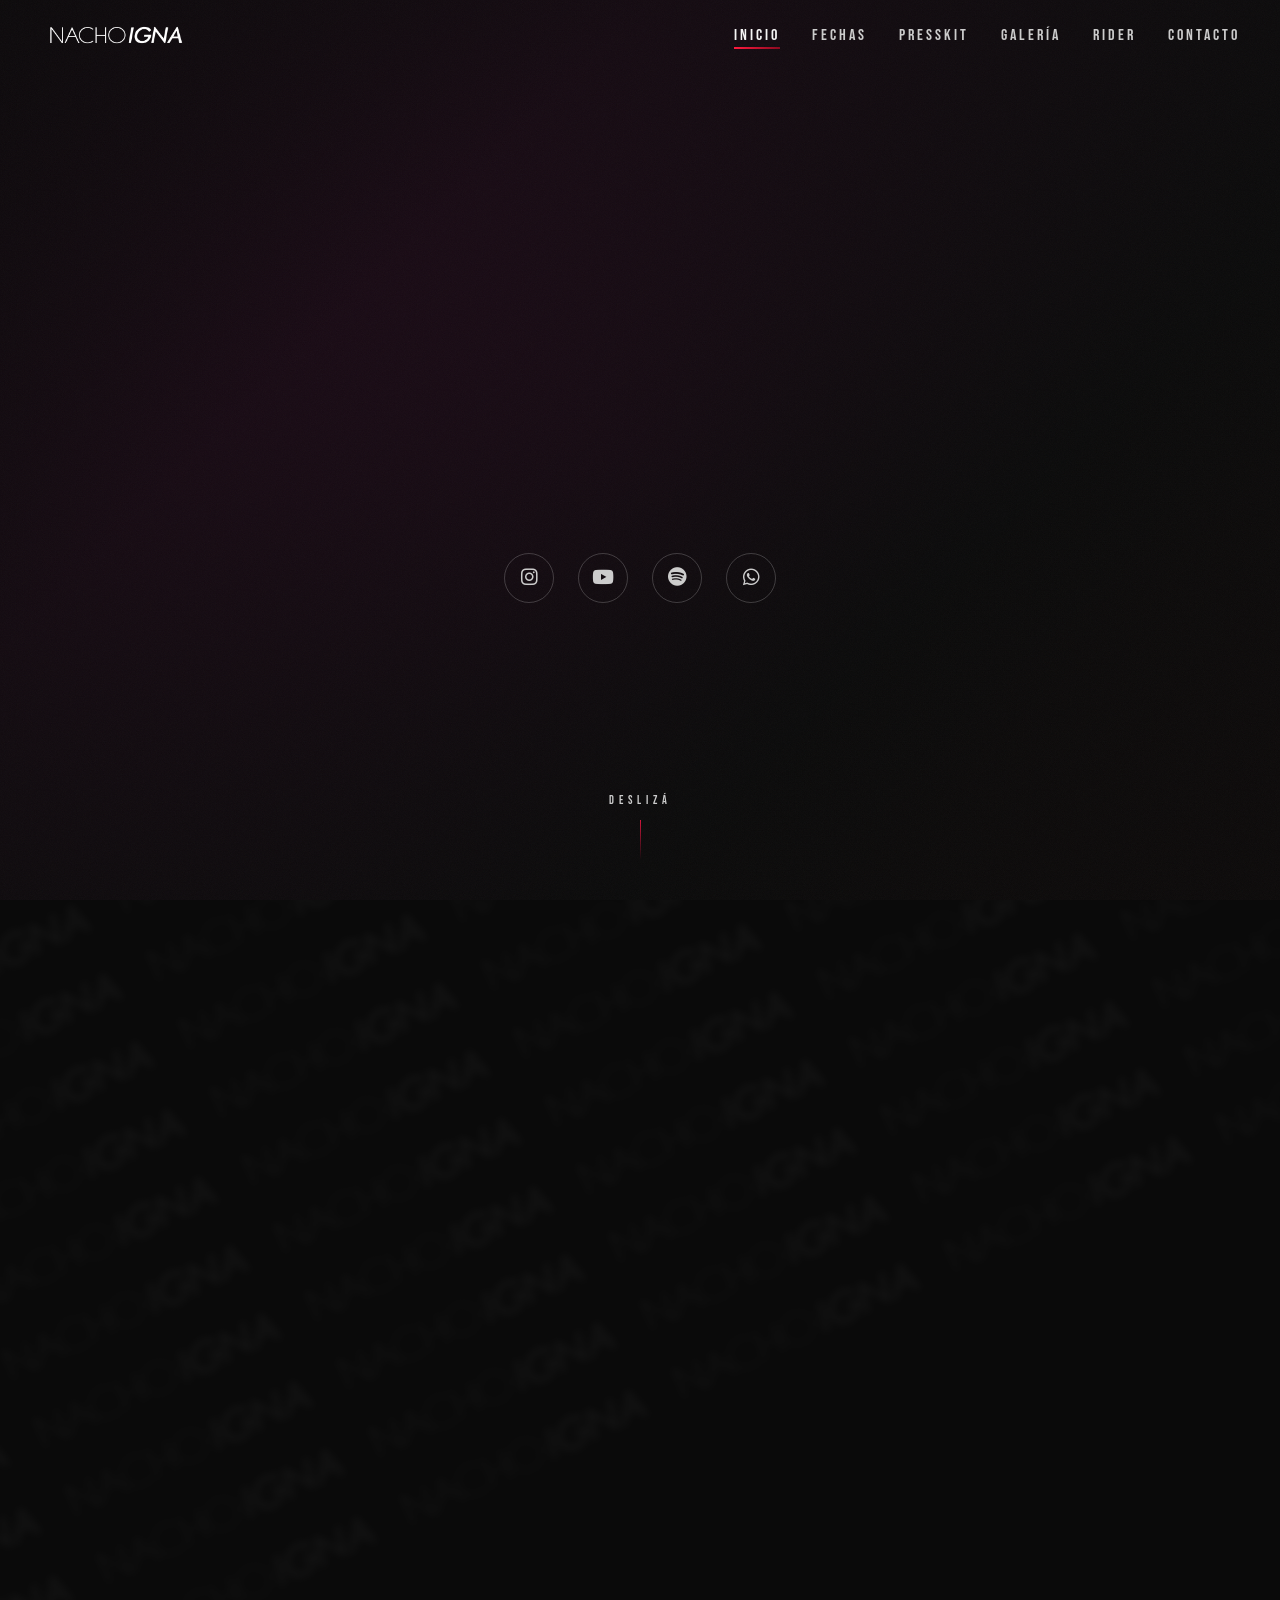
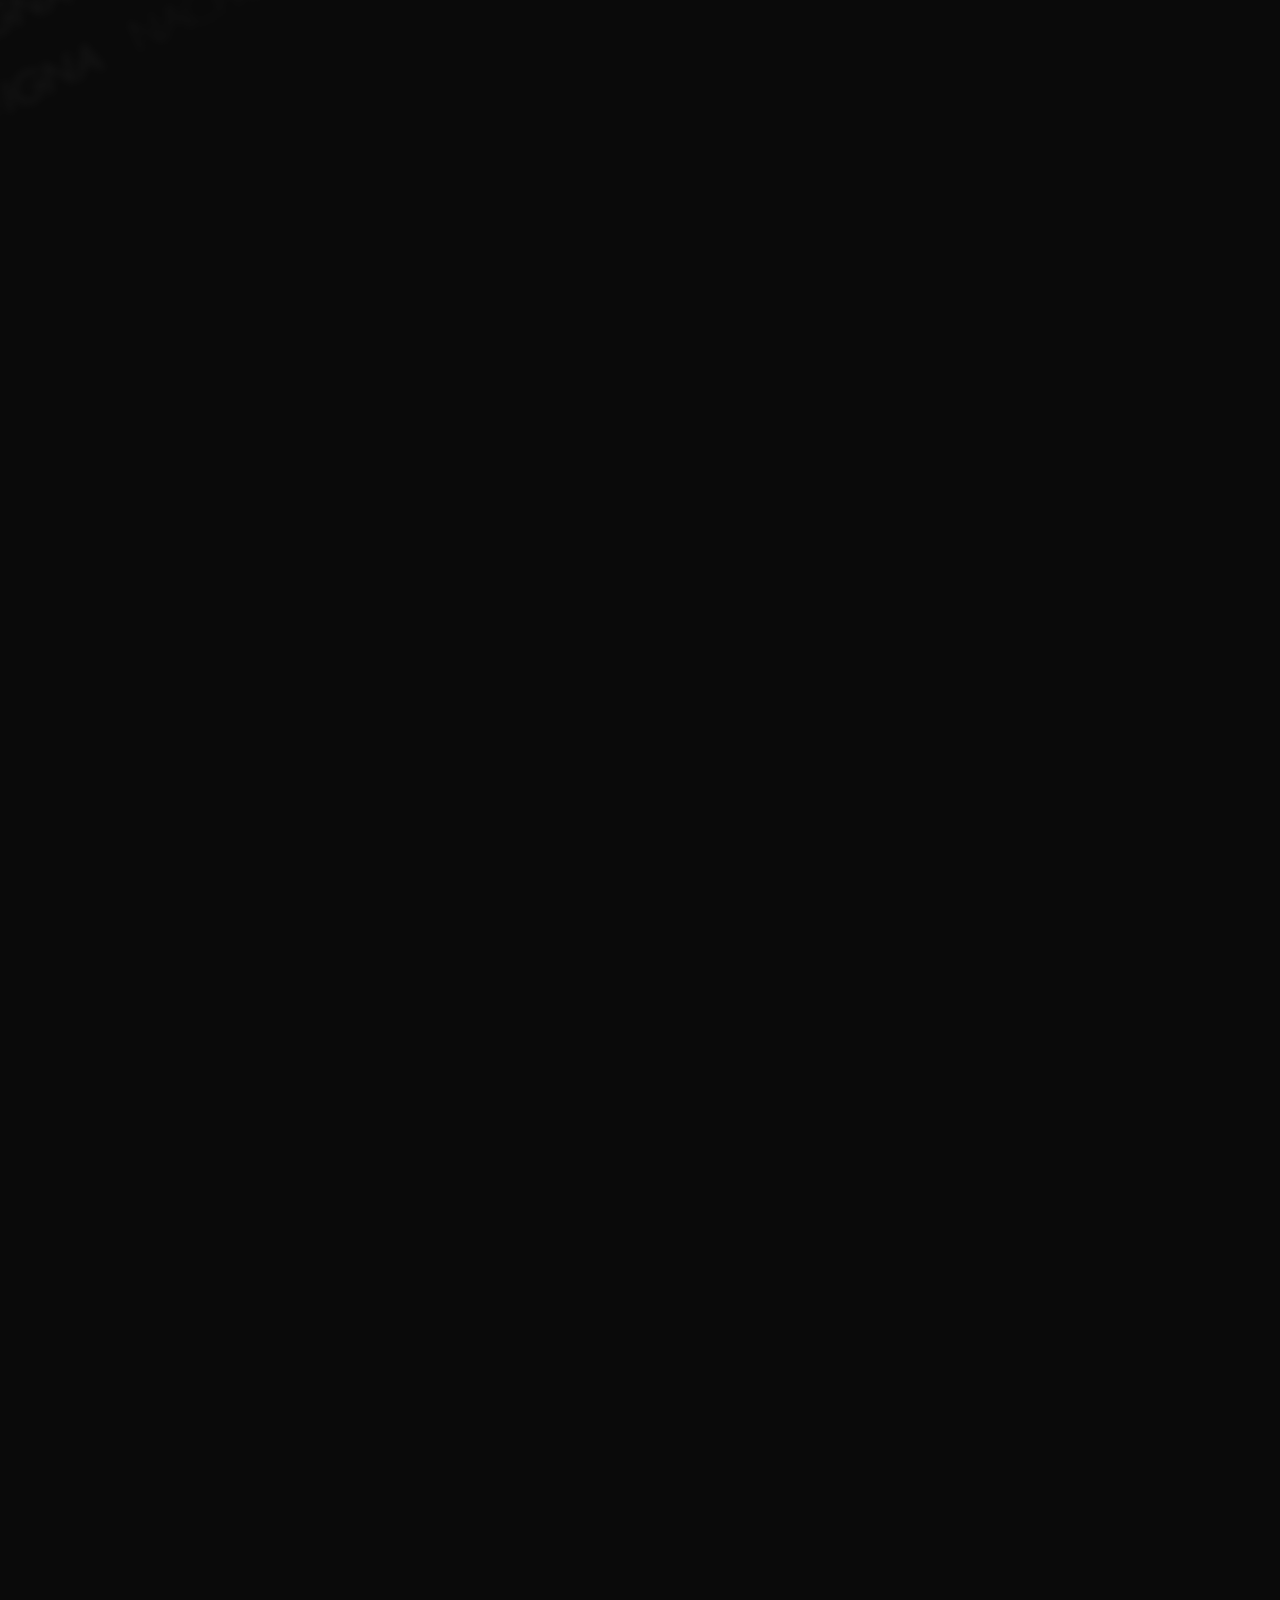
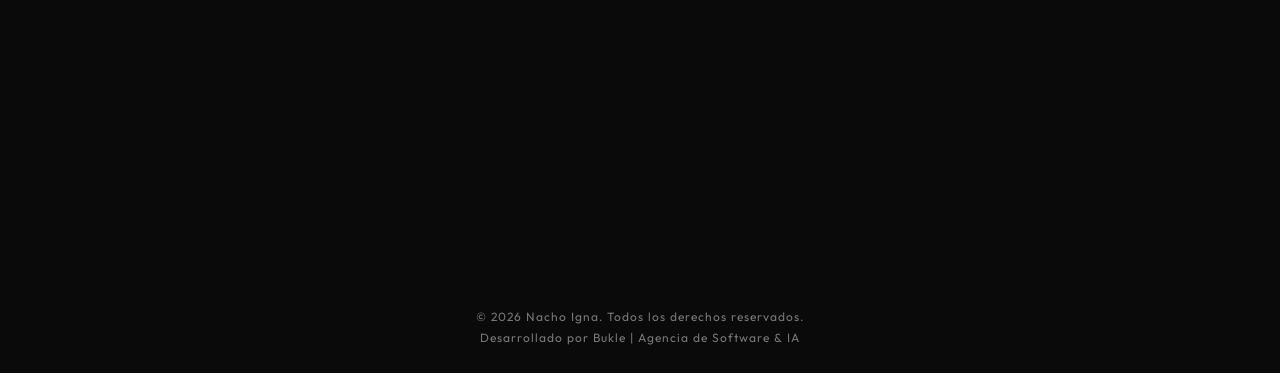
==== commit f8ea0075: "Favicon + Cambios de Links" ====
--- a/index.html
+++ b/index.html
@@ -6,6 +6,7 @@
     <meta name="description" content="Nacho Igna — DJ & Productor. Próximas fechas, presskit, galería y contacto para bookings.">
     <meta name="author" content="Nacho Igna">
     <meta name="theme-color" content="#0a0a0a">
+    <link rel="icon" type="image/png" href="assets/logo-nachoigna.PNG">
     <meta http-equiv="X-Content-Type-Options" content="nosniff">
     <meta name="referrer" content="strict-origin-when-cross-origin">
 
@@ -18,8 +19,8 @@
     <meta property="og:type" content="website">
     <meta property="og:title" content="NACHO IGNA — DJ & Productor">
     <meta property="og:description" content="Próximas fechas, presskit, galería y contacto para bookings.">
-    <meta property="og:image" content="https://TU-DOMINIO-ACA.com/assets/og-image.jpg">
-    <meta property="og:url" content="https://TU-DOMINIO-ACA.com/">
+    <meta property="og:image" content="https://nachoigna.com.ar/assets/og-image.jpg">
+    <meta property="og:url" content="https://nachoigna.com.ar/">
     <meta property="og:locale" content="es_AR">
     <meta property="og:site_name" content="Nacho Igna">
 
@@ -27,7 +28,7 @@
     <meta name="twitter:card" content="summary_large_image">
     <meta name="twitter:title" content="NACHO IGNA — DJ & Productor">
     <meta name="twitter:description" content="Próximas fechas, presskit, galería y contacto para bookings.">
-    <meta name="twitter:image" content="https://TU-DOMINIO-ACA.com/assets/og-image.jpg">
+    <meta name="twitter:image" content="https://nachoigna.com.ar/assets/og-image.jpg">
 
     <!-- Structured Data -->
     <script type="application/ld+json">
@@ -35,14 +36,14 @@
         "@context": "https://schema.org",
         "@type": "MusicGroup",
         "name": "Nacho Igna",
-        "url": "https://TU-DOMINIO-ACA.com",
-        "genre": ["Electronic", "DJ"],
+        "url": "https://nachoigna.com.ar",
+        "genre": ["DJ"],
         "sameAs": [
             "https://www.instagram.com/nachoignaa/",
             "https://www.youtube.com/channel/UCLgStMWiK7lfUWBo0Eq337g",
             "https://open.spotify.com/intl-es/artist/7CDiQho6vZLwcwIzsInqIW"
         ],
-        "description": "DJ & Productor basado en Buenos Aires."
+        "description": "Nacho Igna | DJ & Productor"
     }
     </script>
 
@@ -311,7 +312,7 @@
         </div>
         
         <div class="contacto-credits">
-            <p>© 2025 Nacho Igna. Todos los derechos reservados.</p>
+            <p>© 2026 Nacho Igna. Todos los derechos reservados.</p>
             <p>Desarrollado por Bukle | Agencia de Software & IA</p>
         </div>
         
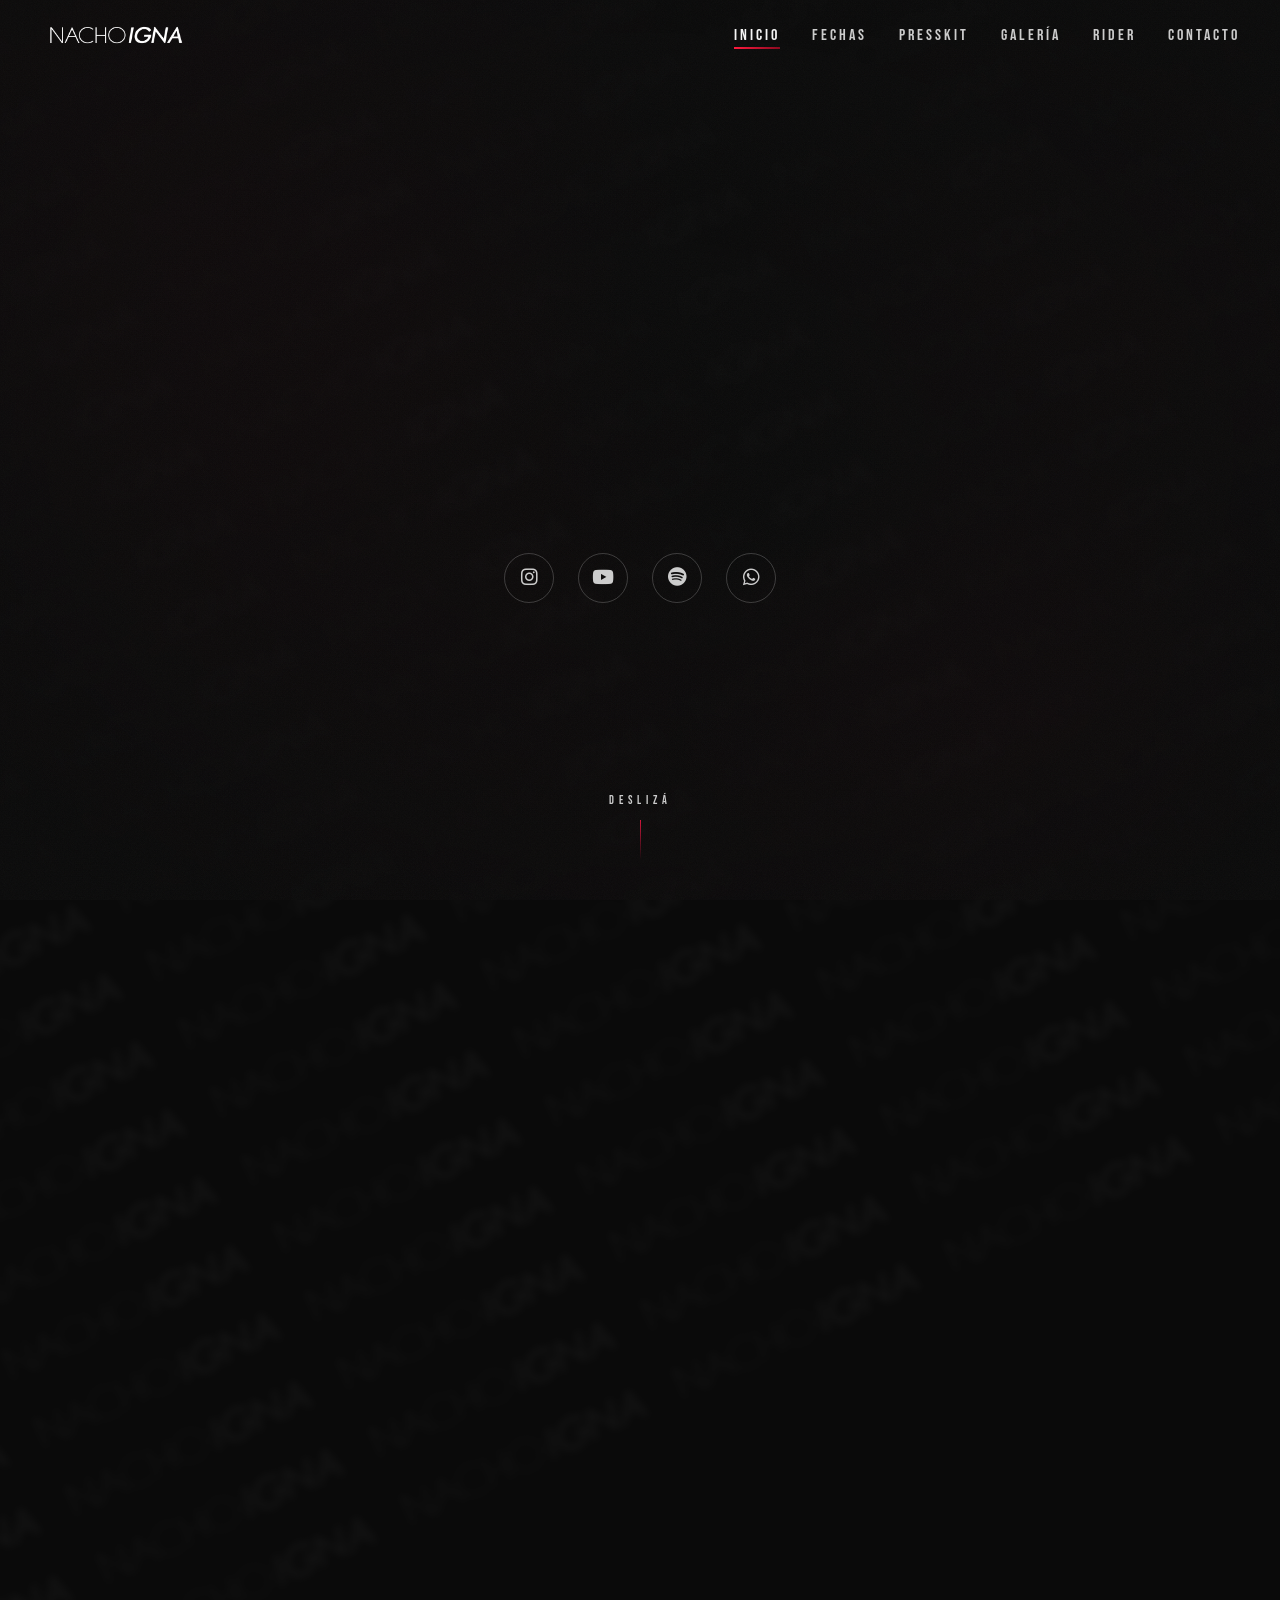
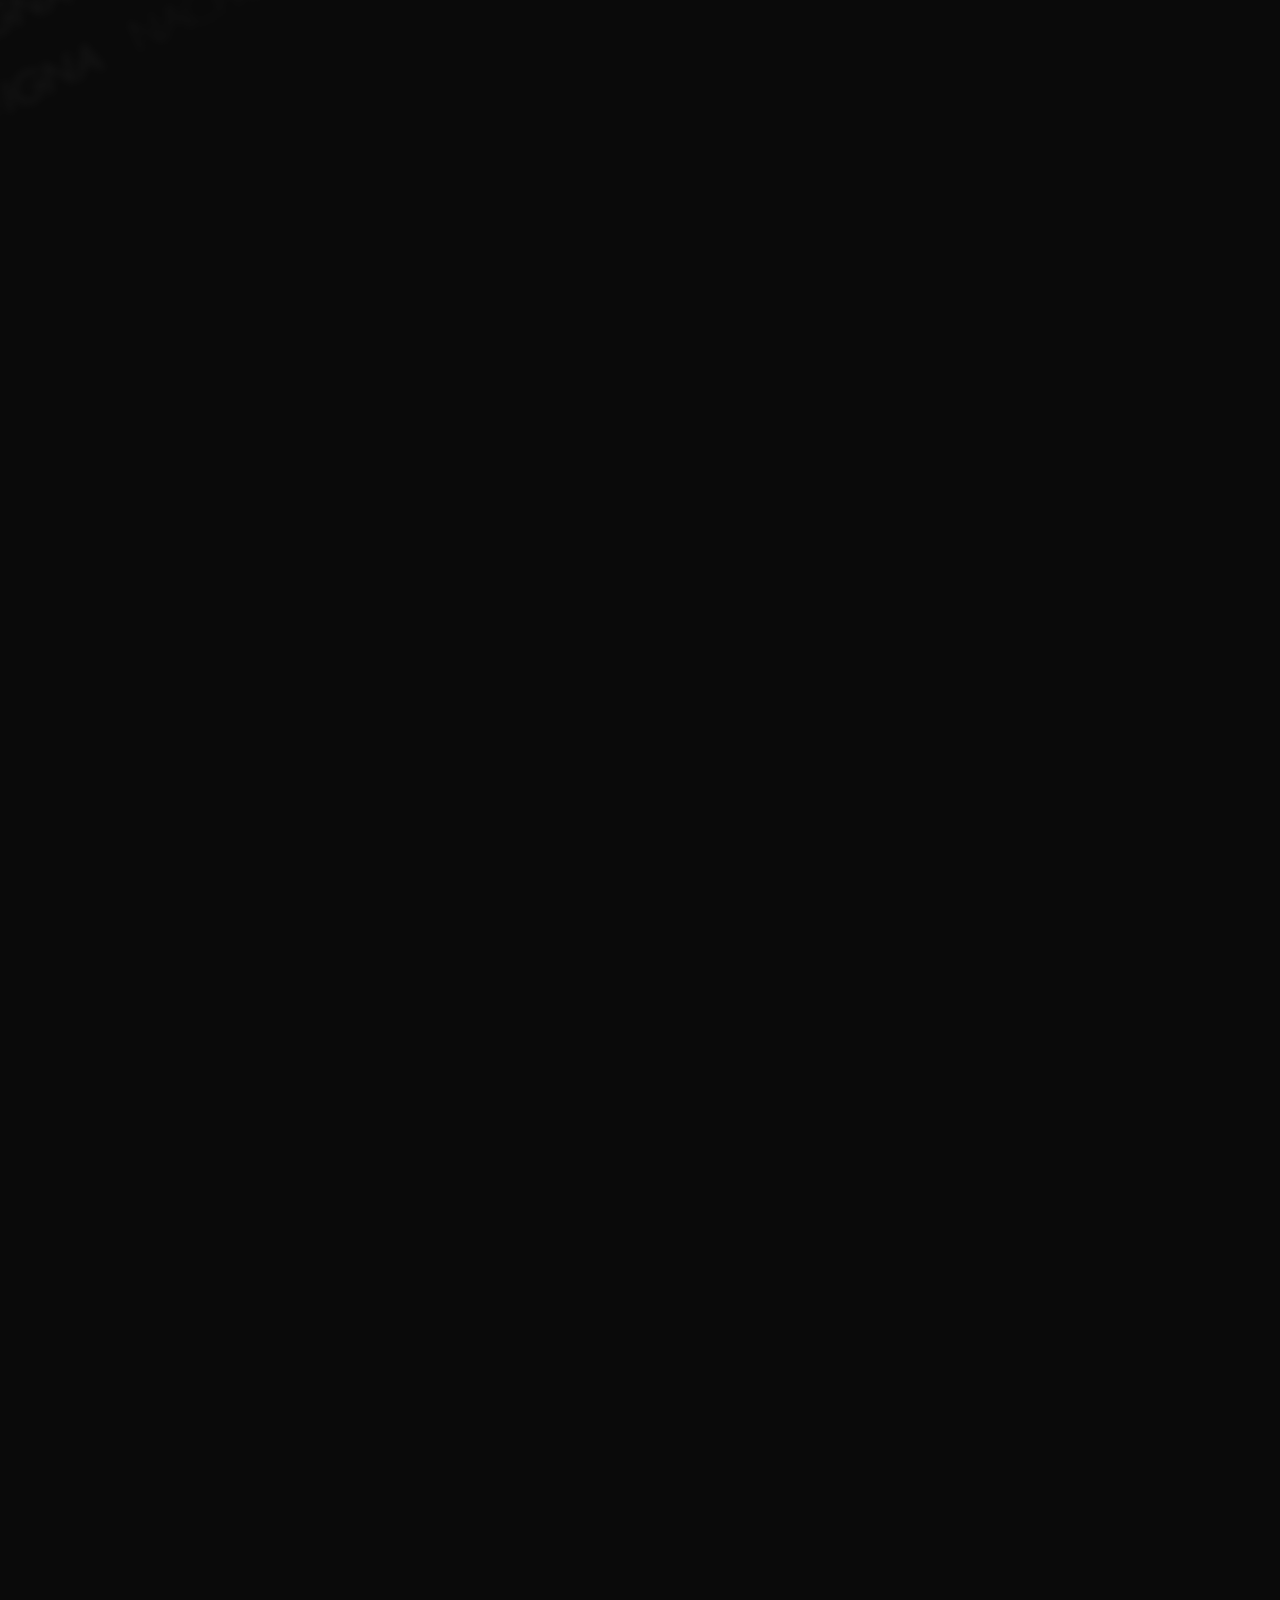
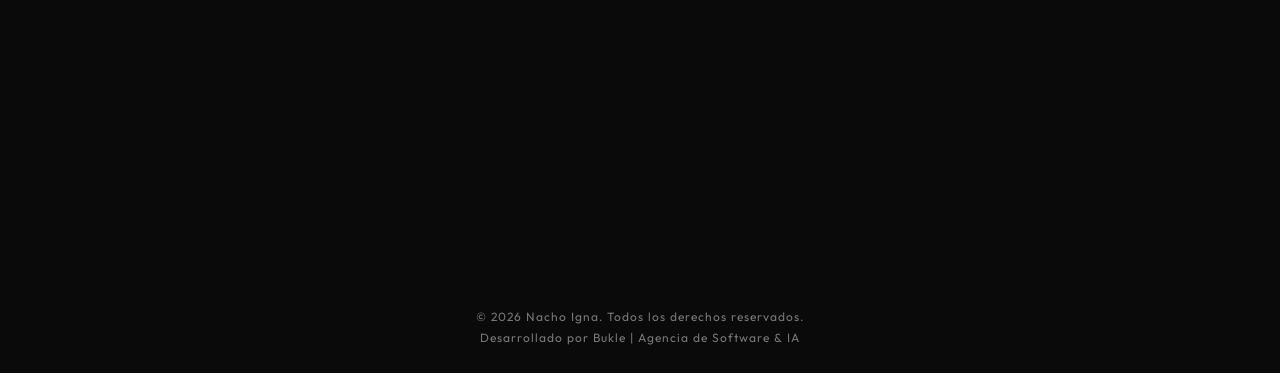
==== commit 16bb0bb3: "Extensión de Fotos en Hero" ====
--- a/index.html
+++ b/index.html
@@ -13,7 +13,7 @@
     <title>NACHO IGNA — DJ & Productor</title>
 
     <!-- Canonical -->
-    <link rel="canonical" href="https://TU-DOMINIO-ACA.com/">
+    <link rel="canonical" href="https://nachoigna.com.ar/">
 
     <!-- Open Graph -->
     <meta property="og:type" content="website">
@@ -105,9 +105,7 @@
     <!-- ===================== HERO / INICIO ===================== -->
     <section class="hero" id="inicio">
         <div class="hero-bg-container" id="heroBgContainer">
-            <div class="hero-bg-slide active" style="background: linear-gradient(135deg, #1a0011 0%, #3d0a2e 30%, #0a0a0a 70%, #1a0505 100%);"></div>
-            <div class="hero-bg-slide" style="background: linear-gradient(225deg, #0a0a0a 0%, #2d0a0a 30%, #1a0033 70%, #0a0a0a 100%);"></div>
-            <div class="hero-bg-slide" style="background: linear-gradient(45deg, #1a0033 0%, #0a0a0a 40%, #3d0a0a 80%, #0a0a0a 100%);"></div>
+            <!-- Slides generados dinámicamente por JS -->
         </div>
         <div class="hero-overlay"></div>
         <div class="hero-noise"></div>
